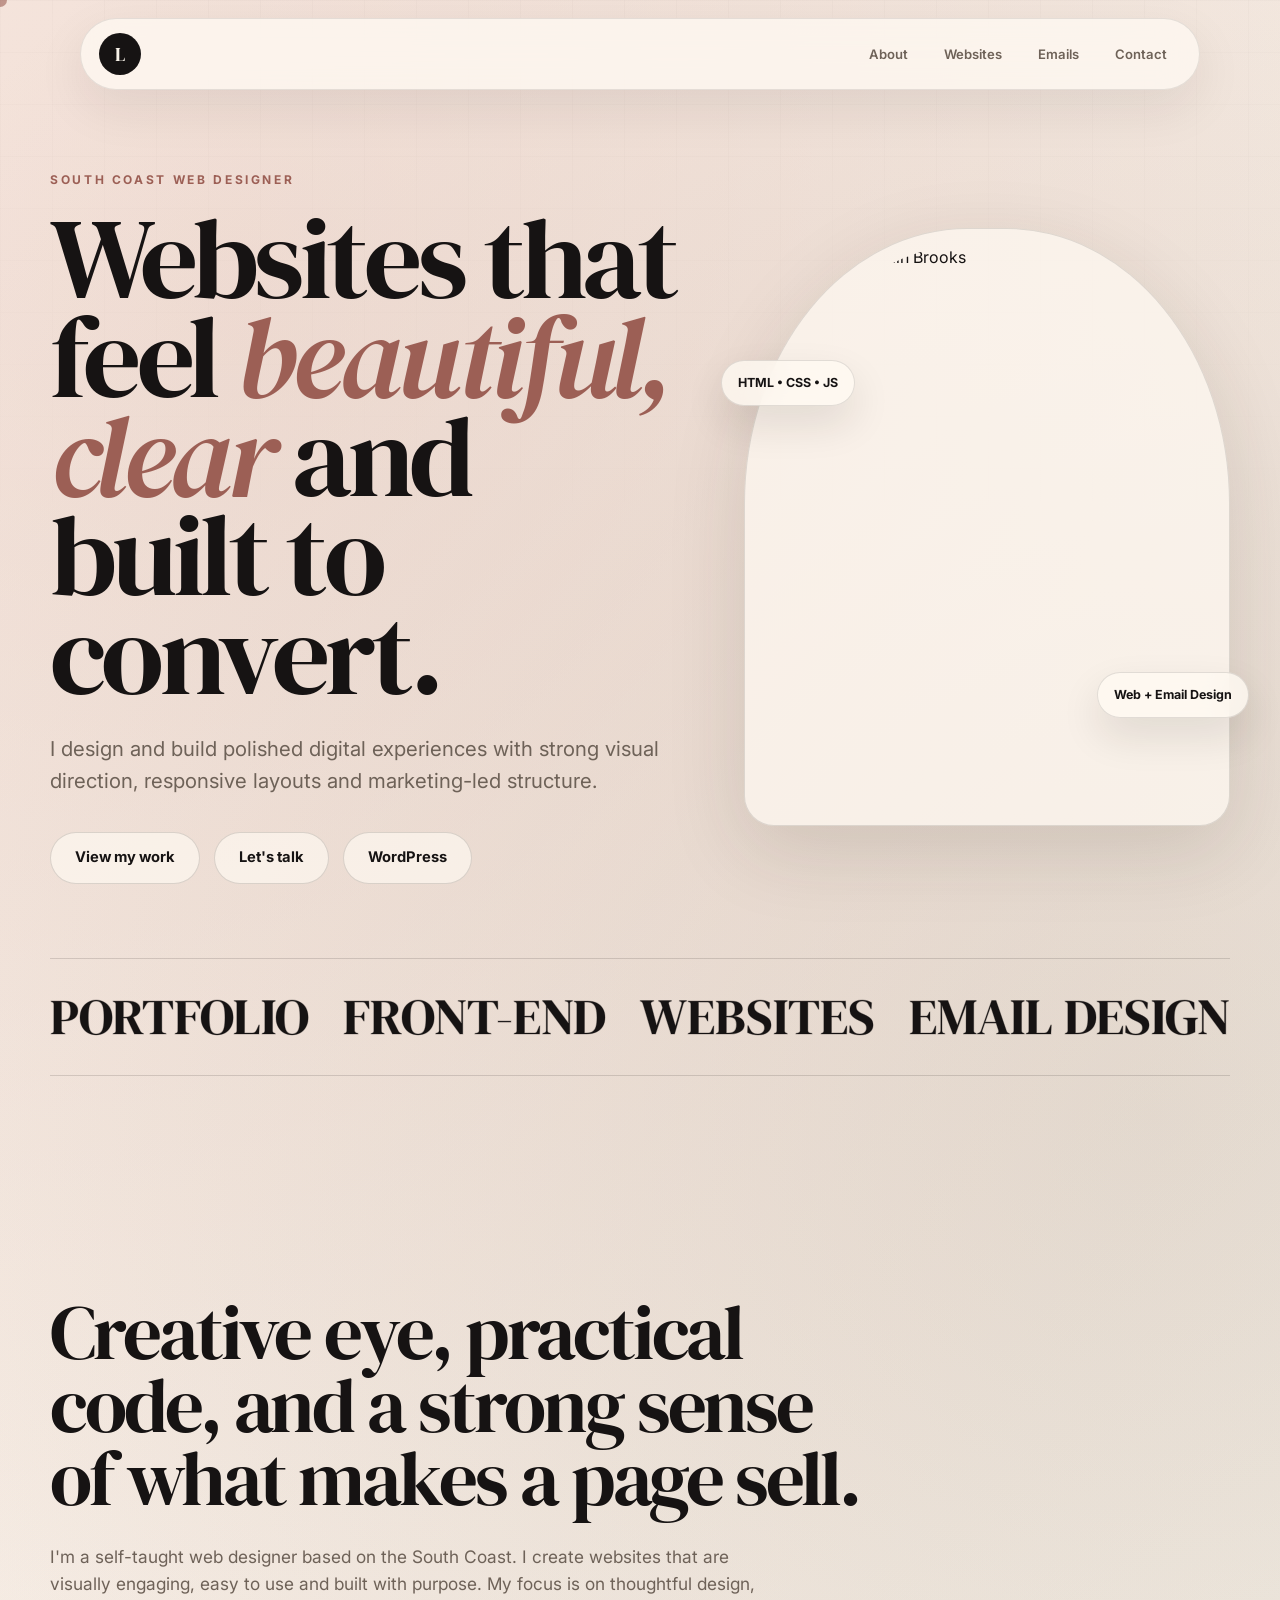
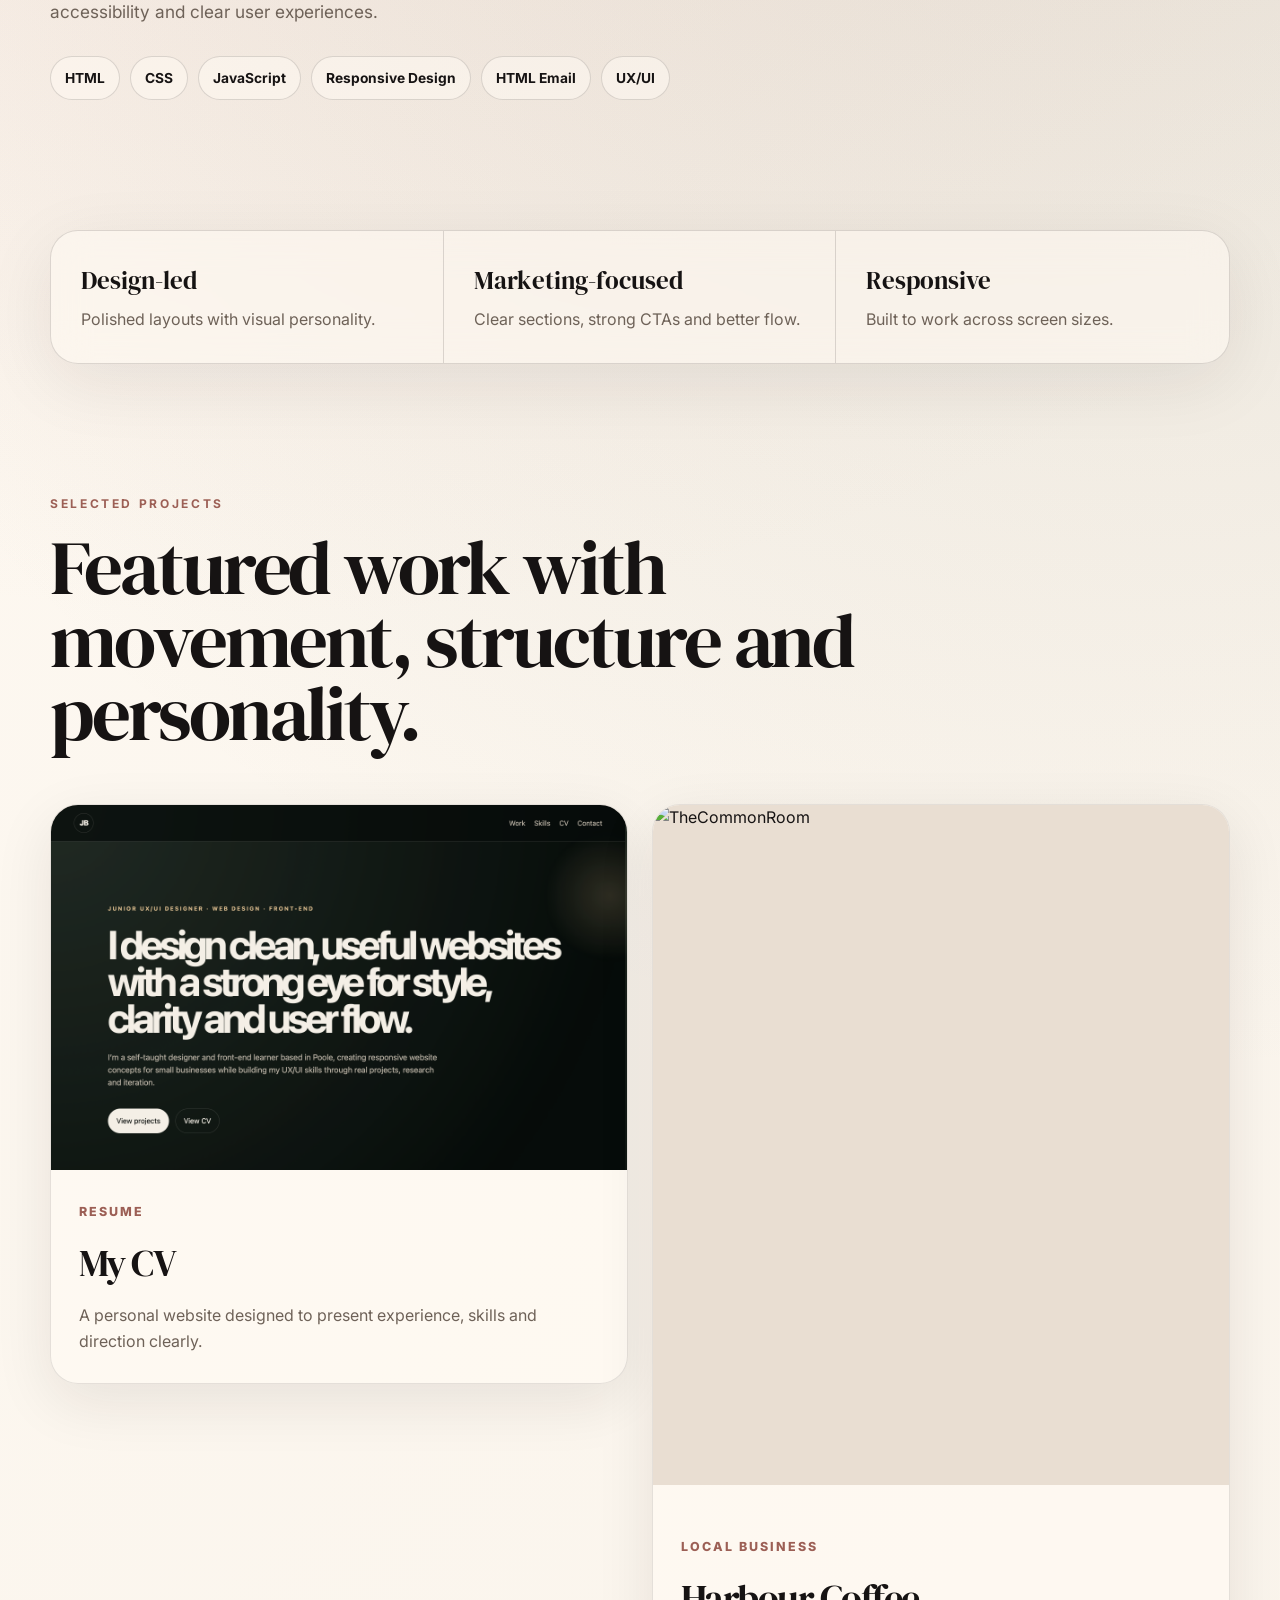
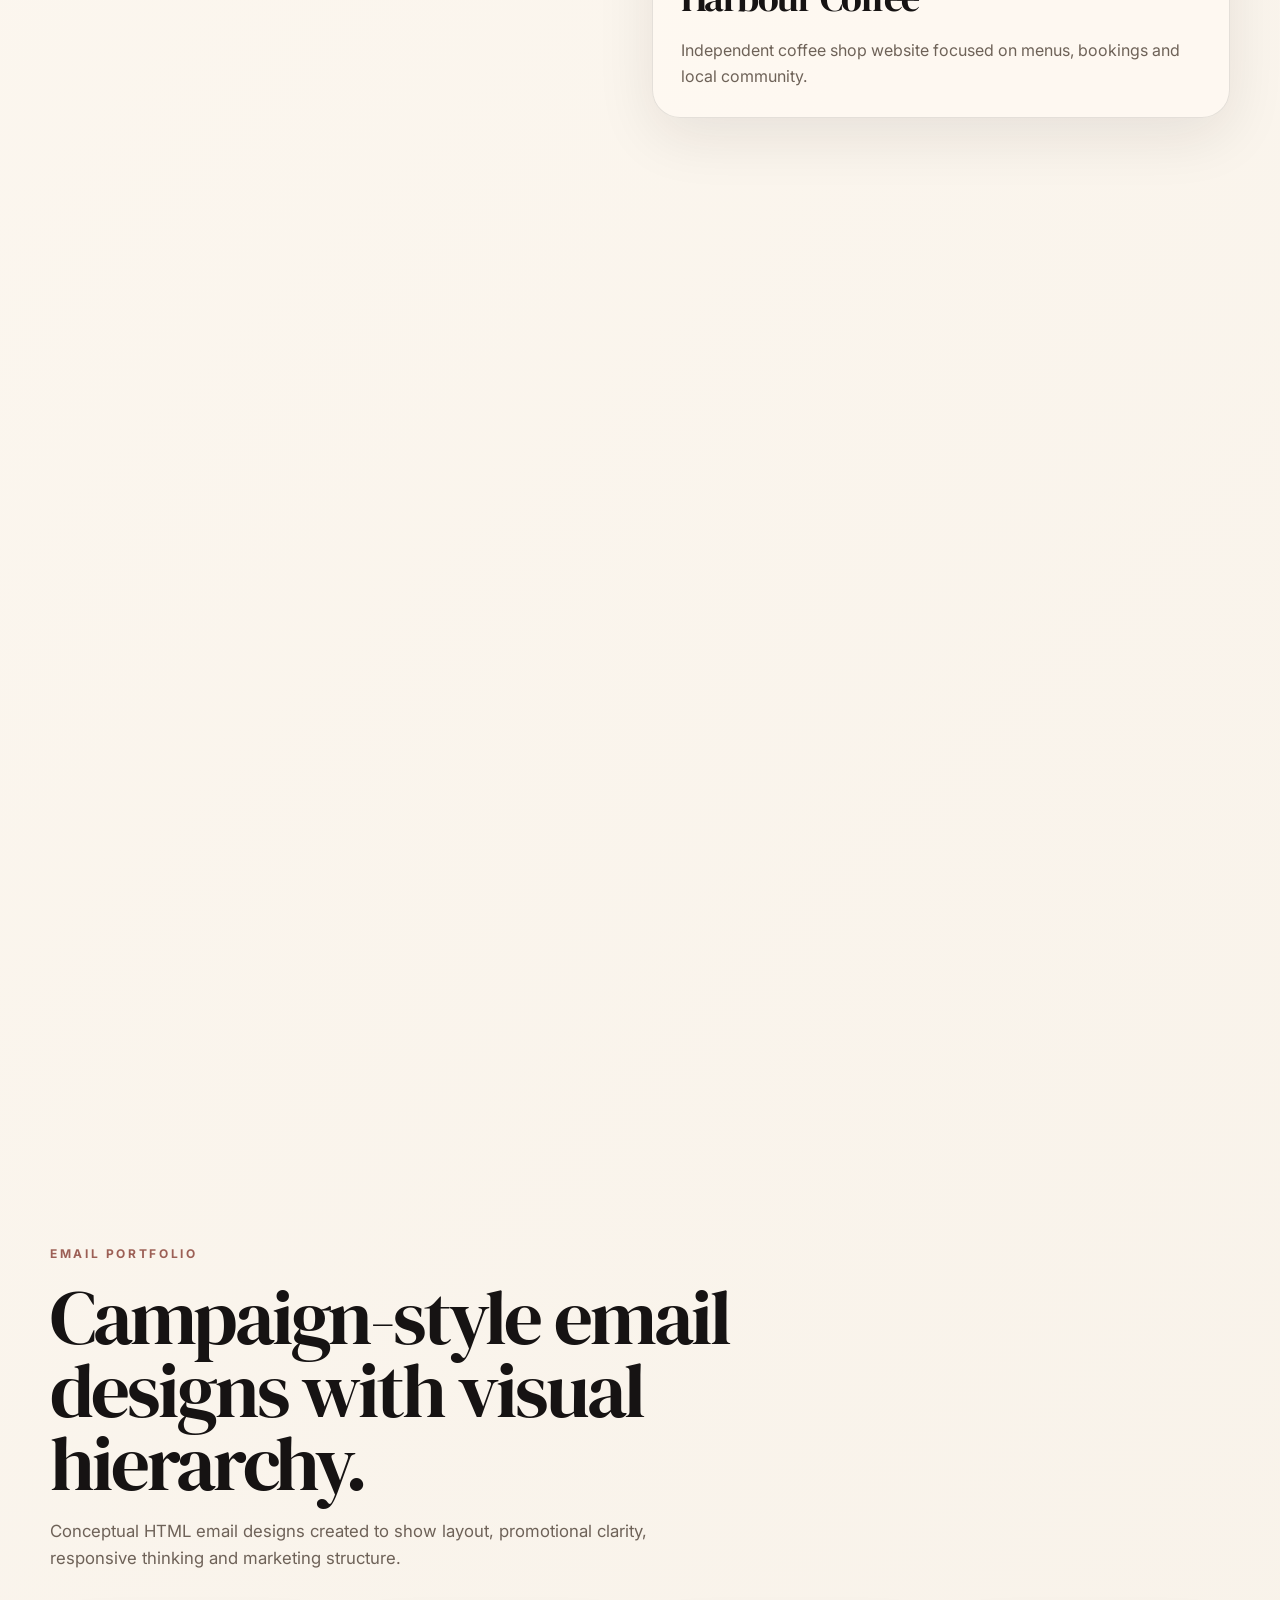
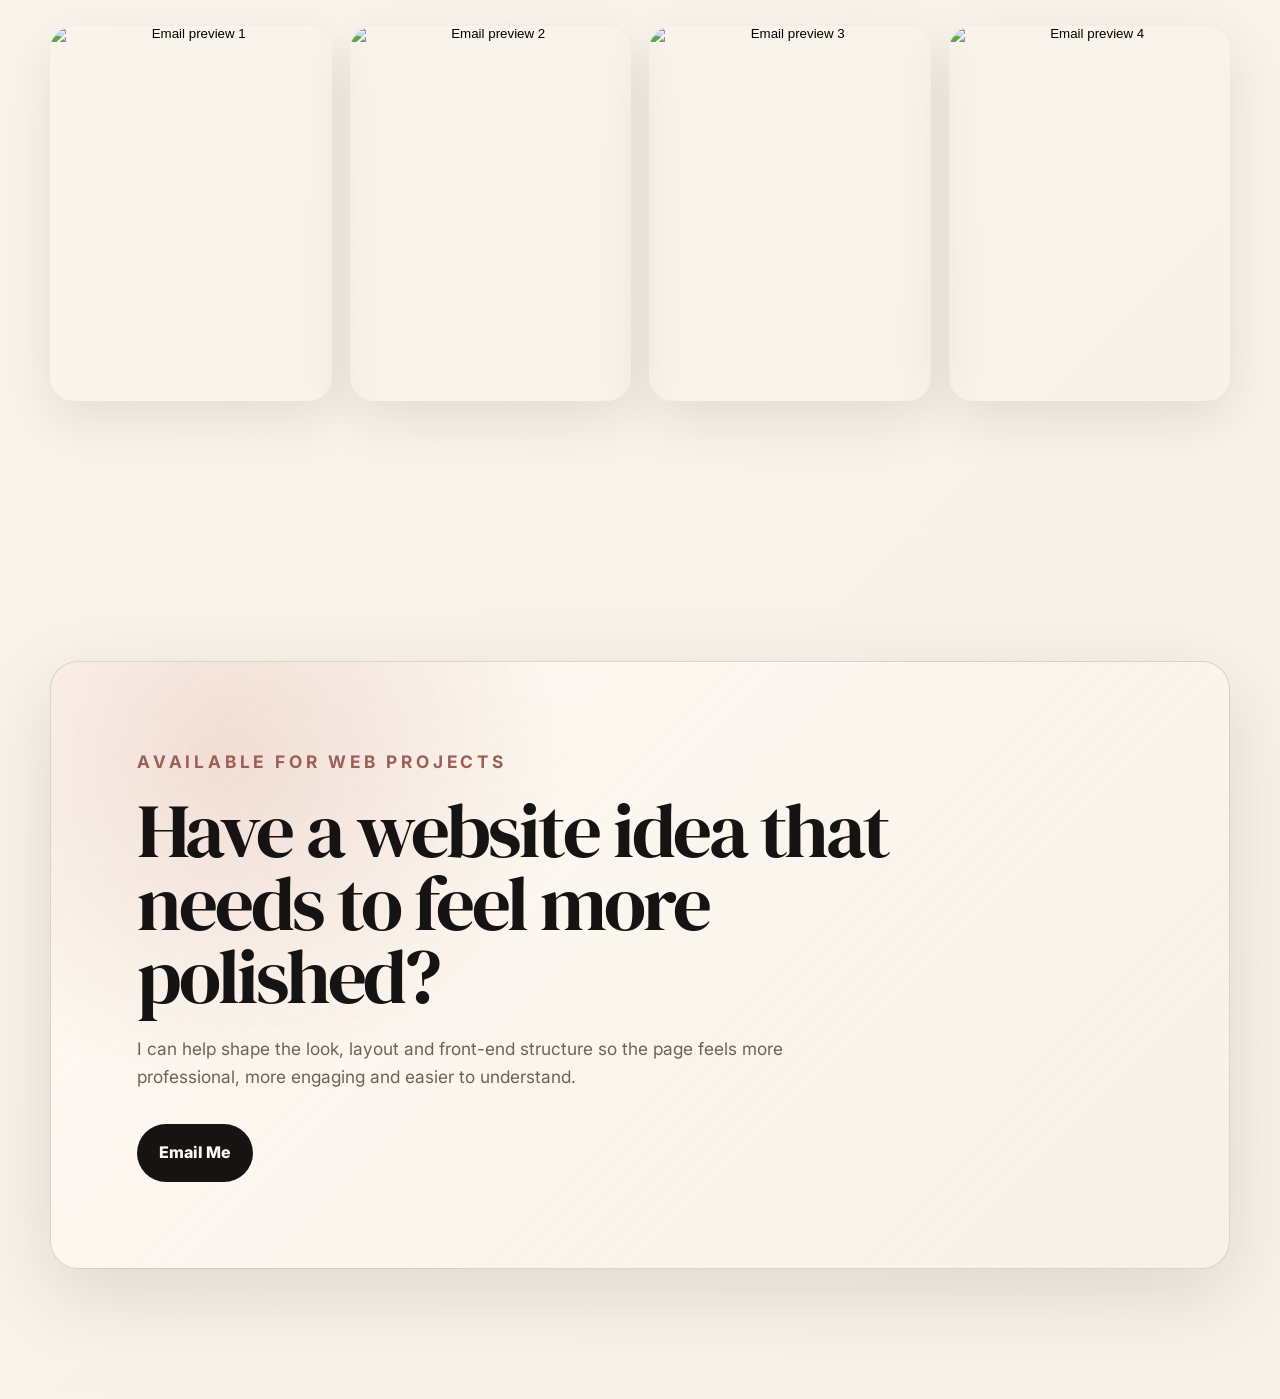
==== index-old.html @ a410977a "Rename index.html to index-old.html" ====
<!DOCTYPE html>
<html lang="en">
<head>
  <meta charset="UTF-8" />
  <meta name="viewport" content="width=device-width, initial-scale=1.0" />

  <title>Jasmin Brooks | Web & App Design Portfolio</title>
  <meta name="description" content="Jasmin Brooks is a South Coast based web and app designer creating polished, strategic websites, portfolios, HTML emails and digital experiences." />

  <link rel="preconnect" href="https://fonts.googleapis.com">
  <link rel="preconnect" href="https://fonts.gstatic.com" crossorigin>
  <link href="https://fonts.googleapis.com/css2?family=DM+Serif+Display:ital@0;1&family=Inter:wght@300;400;500;600;700&display=swap" rel="stylesheet">

  <link rel="stylesheet" href="styles.css" />
</head>

<body>
  <div class="cursor-dot" aria-hidden="true"></div>

  <header class="site-header">
    <a class="logo" href="#top">L</a>
<!-- Browser tab icon -->
<link rel="icon" type="image/png" href="images/favicon.png">

<!-- Apple/mobile icon -->
<link rel="apple-touch-icon" href="images/apple-touch-icon.png">

    <nav class="nav" aria-label="Main navigation">
      <a href="#about">About</a>
      <a href="#work">Websites</a>
      <a href="#emails">Emails</a>
      <a href="#contact">Contact</a>
    </nav>
  </header>

  <main id="top">

    <!-- HERO -->
    <section class="hero section">
      <div class="hero__copy reveal">
        <p class="eyebrow">South Coast web designer</p>

        <h1>
          Websites that feel
          <span>beautiful, clear</span>
          and built to convert.
        </h1>

        <p class="hero__intro">
          I design and build polished digital experiences with strong visual direction,
          responsive layouts and marketing-led structure.
        </p>

        <div class="hero__actions">
          <a class="btn btn--light magnetic" href="#work">View my work</a>
          <a class="btn btn--light magnetic" href="#contact">Let's talk</a>
		  <a class="btn btn--light magnetic" href="https://lenadesignstudios.wordpress.com">WordPress</a>
        </div>
      </div>

      <div class="hero__visual reveal">
        <div class="portrait-card tilt-card">
          <img src="Jasmin copy.PNG" alt="Portrait of Jasmin Brooks">
          <div class="floating-note note-one">HTML • CSS • JS</div>
          <div class="floating-note note-two">Web + Email Design</div>
        </div>
      </div>

      <div class="hero-marquee" aria-hidden="true">
        <div class="marquee-track">
          <span>PORTFOLIO</span><span>FRONT-END</span><span>WEBSITES</span><span>EMAIL DESIGN</span>
          <span>PORTFOLIO</span><span>FRONT-END</span><span>WEBSITES</span><span>EMAIL DESIGN</span>
        </div>
      </div>
    </section>
    <!-- ABOUT -->
    <section class="about section" id="about">
        <div class="about__copy reveal">
          <h2>Creative eye, practical code, and a strong sense of what makes a page sell.</h2>
          <p>
            I'm a self-taught web designer based on the South Coast. I create websites that are visually engaging, easy to use and built with purpose. My focus is on thoughtful design, accessibility and clear user experiences.
          </p>

          <div class="skill-cloud" aria-label="Skills">
            <span>HTML</span>
            <span>CSS</span>
            <span>JavaScript</span>
            <span>Responsive Design</span>
            <span>HTML Email</span>
            <span>UX/UI</span>
          </div>
        </div>
      </div>
    </section>

    <!-- VALUE STRIP -->
    <section class="value-strip reveal" aria-label="Portfolio highlights">
      <div>
        <strong>Design-led</strong>
        <span>Polished layouts with visual personality.</span>
      </div>
      <div>
        <strong>Marketing-focused</strong>
        <span>Clear sections, strong CTAs and better flow.</span>
      </div>
      <div>
        <strong>Responsive</strong>
        <span>Built to work across screen sizes.</span>
      </div>
    </section>

    <!-- WORK -->
    <section class="work section" id="work">
      <div class="section-heading reveal">
        <p class="eyebrow">Selected Projects</p>
        <h2>Featured work with movement, structure and personality.</h2>
      </div>

      <div class="project-showcase">
        <a class="project-card reveal tilt-card" href="https://jasments.github.io/My-CV/" target="_blank" rel="noopener">
          <div class="project-card__image">
            <img src="JBCV2.png" alt="My CV">
          </div>
          <div class="project-card__content">
            <span>Resume</span>
            <h3>My CV</h3>
            <p>A personal website designed to present experience, skills and direction clearly.</p>
          </div>
        </a>

    <a class="project-card project-card--wide reveal tilt-card" href="https://jasments.github.io/COFFEEshop/" target="_blank" rel="noopener">
          <div class="project-card__image">
            <img src="TheCommonRoom.png" alt="TheCommonRoom">
          </div>
          <div class="project-card__content">
            <span>Local Business</span>
		 <h3>Harbour Coffee</h3>
              <p>Independent coffee shop website focused on menus, bookings and local community.</p>
          </div>
        </a>

        <a class="project-card project-card--wide reveal tilt-card" href="https://jasments.github.io/Private-Chef-/" target="_blank" rel="noopener">
          <div class="project-card__image">
            <img src="TheCoastalTable.png" alt="TheCoastalTable">
          </div>
          <div class="project-card__content">
            <span>Local Business</span>
              <h3>The Coastal Table</h3>
              <p>Personal chef and seasonal dining website inspired by slow coastal living.</p>
          </div>
        </a>

        <a class="project-card reveal tilt-card" href="https://jasments.github.io/Windowcleaning/" target="_blank" rel="noopener">
          <div class="project-card__image">
            <img src="windowcleaning.png" alt="Window cleaning website preview">
          </div>
          <div class="project-card__content">
            <span>Local service</span>
            <h3>Window Cleaning</h3>
            <p>A conversion-focused service website with strong local positioning.</p>
          </div>
        </a>
      </div>

      <div class="work-slider reveal" aria-label="Scrolling project previews">
        <div class="work-track">
          <img src="MyCV2.png" alt="">
          <img src="T&Swebsite.png" alt="">
          <img src="windowcleaning2.png" alt="">
          <img src="privetchef.png" alt="">
          <img src="MyCV2.png" alt="">
          <img src="T&Swebsite.png" alt="">
          <img src="windowcleaning2.png" alt="">
          <img src="COFFEEshop.png" alt="">
        </div>
      </div>
    </section>

    <!-- EMAIL PORTFOLIO -->
    <section class="emails section" id="emails">
      <div class="section-heading reveal">
        <p class="eyebrow">Email Portfolio</p>
        <h2>Campaign-style email designs with visual hierarchy.</h2>
        <p>
          Conceptual HTML email designs created to show layout, promotional clarity,
          responsive thinking and marketing structure.
        </p>
      </div>

      <div class="email-tiles reveal">
        <button class="email-tile" data-full="email.png" aria-label="Open email preview 1">
          <img src="email.png" alt="Email preview 1">
        </button>
        <button class="email-tile" data-full="springemail.png" aria-label="Open email preview 2">
          <img src="springemail.png" alt="Email preview 2">
        </button>
        <button class="email-tile" data-full="charityemail.png" aria-label="Open email preview 3">
          <img src="charityemail.png" alt="Email preview 3">
        </button>
        <button class="email-tile" data-full="charityboat.png" aria-label="Open email preview 4">
          <img src="charityboat.png" alt="Email preview 4">
        </button>
      </div>
    </section>

    <!-- CONTACT -->
    <section class="contact section" id="contact">
      <div class="contact-card reveal">
        <p class="eyebrow">Available for web projects</p>
        <h2>Have a website idea that needs to feel more polished?</h2>
        <p>
          I can help shape the look, layout and front-end structure so the page feels more professional,
          more engaging and easier to understand.
        </p>

        <a class="contact-link magnetic" href="mailto:lenadesignstudios@gmail.com">
          Email Me
        </a>
      </div>
    </section>

  </main>

  <!-- Modal -->
  <div class="modal" id="imgModal" aria-hidden="true">
    <div class="modal__backdrop" data-close></div>
    <div class="modal__panel" role="dialog" aria-modal="true" aria-label="Email preview">
      <button class="modal__close" data-close aria-label="Close">×</button>
      <img class="modal__img" id="modalImg" alt="Full email preview">
    </div>
  </div>

  <script src="app.js"></script>
</body>
</html>
---- styles.css ----
/* =========================
   Lena Design Studio
========================= */

:root {
  --cream: #f7f1e8;
  --cream-2: #fffaf3;
  --ink: #161313;
  --muted: #6e6258;
  --line: rgba(22, 19, 19, 0.14);
  --blush: #d8a99d;
  --rose: #9c5f55;
  --olive: #77735c;
  --shadow: 0 24px 80px rgba(49, 35, 26, 0.13);
  --radius: 28px;
}

* {
  box-sizing: border-box;
  margin: 0;
  padding: 0;
}

html {
  scroll-behavior: smooth;
}

body {
  min-height: 100vh;
  background:
    radial-gradient(circle at 20% 5%, rgba(216, 169, 157, .35), transparent 32%),
    radial-gradient(circle at 90% 18%, rgba(119, 115, 92, .18), transparent 30%),
    linear-gradient(135deg, var(--cream-2), var(--cream));
  color: var(--ink);
  font-family: Inter, system-ui, sans-serif;
  line-height: 1.6;
  overflow-x: hidden;
}

body::before {
  content: "";
  position: fixed;
  inset: 0;
  pointer-events: none;
  background-image:
    linear-gradient(rgba(22, 19, 19, 0.035) 1px, transparent 1px),
    linear-gradient(90deg, rgba(22, 19, 19, 0.035) 1px, transparent 1px);
  background-size: 52px 52px;
  mask-image: linear-gradient(to bottom, rgba(0,0,0,.4), transparent 65%);
  z-index: -1;
}

img {
  display: block;
  width: 100%;
}

a {
  color: inherit;
}

/* Header */

.site-header {
  position: fixed;
  top: 18px;
  left: 50%;
  z-index: 20;
  transform: translateX(-50%);
  width: min(1120px, calc(100% - 32px));
  display: flex;
  align-items: center;
  justify-content: space-between;
  padding: 14px 18px;
  border: 1px solid rgba(22, 19, 19, 0.1);
  border-radius: 999px;
  background: rgba(255, 250, 243, 0.74);
  backdrop-filter: blur(18px);
  box-shadow: 0 18px 50px rgba(38, 27, 20, 0.08);
}

.logo {
  width: 42px;
  height: 42px;
  display: grid;
  place-items: center;
  border-radius: 999px;
  background: var(--ink);
  color: var(--cream);
  text-decoration: none;
  font-family: "DM Serif Display", serif;
  font-size: 1.2rem;
}

.nav {
  display: flex;
  gap: 8px;
}

.nav a {
  text-decoration: none;
  font-size: .82rem;
  font-weight: 600;
  padding: 10px 14px;
  border-radius: 999px;
  color: var(--muted);
  transition: .25s ease;
}

.nav a:hover {
  color: var(--ink);
  background: rgba(22, 19, 19, 0.06);
}

/* Layout */

.section {
  width: min(1180px, calc(100% - 34px));
  margin: 0 auto;
  padding: 130px 0;
}

.eyebrow,
.section-kicker {
  text-transform: uppercase;
  letter-spacing: .22em;
  font-size: .75rem;
  font-weight: 700;
  color: var(--rose);
}

h1,
h2,
h3 {
  font-family: "DM Serif Display", serif;
  font-weight: 400;
  letter-spacing: -0.04em;
}

h2 {
  font-size: clamp(2.6rem, 6vw, 5.8rem);
  line-height: .95;
}

p {
  color: var(--muted);
}

/* Hero */

.hero {
  min-height: 100vh;
  display: grid;
  grid-template-columns: 1.08fr .82fr;
  gap: 54px;
  align-items: center;
  padding-top: 170px;
  padding-bottom: 90px;
  position: relative;
}

.hero h1 {
  max-width: 780px;
  margin: 20px 0 28px;
  font-size: clamp(4.2rem, 9vw, 9.2rem);
  line-height: .86;
}

.hero h1 span {
  color: var(--rose);
  font-style: italic;
}

.hero__intro {
  max-width: 610px;
  font-size: clamp(1.05rem, 1.6vw, 1.28rem);
}

.hero__actions {
  margin-top: 34px;
  display: flex;
  gap: 14px;
  flex-wrap: wrap;
}

.btn {
  display: inline-flex;
  align-items: center;
  justify-content: center;
  min-height: 52px;
  padding: 0 24px;
  border-radius: 999px;
  text-decoration: none;
  font-size: .92rem;
  font-weight: 700;
  transition: transform .25s ease, box-shadow .25s ease, background .25s ease;
}

.btn--dark {
  background: var(--ink);
  color: var(--cream-2);
  box-shadow: 0 16px 34px rgba(22, 19, 19, 0.16);
}

.btn--light {
  border: 1px solid var(--line);
  background: rgba(255, 250, 243, .64);
  color: var(--ink);
}

.btn:hover {
  transform: translateY(-3px);
}

.portrait-card {
  position: relative;
  padding: 16px;
  border-radius: 46% 46% 30px 30px;
  background: rgba(255, 250, 243, .7);
  border: 1px solid rgba(22, 19, 19, .12);
  box-shadow: var(--shadow);
.project-card:hover {
  transform: translateY(-6px);
  box-shadow: 0 28px 70px rgba(38, 27, 20, 0.13);
}
}

.portrait-card img {
  aspect-ratio: 4 / 5;
  object-fit: cover;
  border-radius: 46% 46% 22px 22px;
  filter: saturate(.92) contrast(1.02);
}

.floating-note {
  position: absolute;
  z-index: 2;
  padding: 12px 16px;
  border-radius: 999px;
  border: 1px solid rgba(22,19,19,.12);
  background: rgba(255, 250, 243, .78);
  backdrop-filter: blur(16px);
  box-shadow: 0 18px 40px rgba(38, 27, 20, 0.11);
  font-size: .78rem;
  font-weight: 700;
  color: var(--ink);
  animation: floaty 5s ease-in-out infinite;
}

.note-one {
  left: -24px;
  top: 22%;
}

.note-two {
  right: -20px;
  bottom: 18%;
  animation-delay: 1.2s;
}

@keyframes floaty {
  0%, 100% { transform: translateY(0); }
  50% { transform: translateY(-12px); }
}

.hero-marquee {
  grid-column: 1 / -1;
  overflow: hidden;
  border-block: 1px solid var(--line);
  margin-top: 20px;
}

.marquee-track {
  display: flex;
  width: max-content;
  gap: 34px;
  padding: 17px 0;
  animation: marquee 23s linear infinite;
}

.marquee-track span {
  font-family: "DM Serif Display", serif;
  font-size: clamp(1.8rem, 4vw, 3.6rem);
  color: #161313;
  -webkit-text-stroke: 1px rgba(22, 19, 19, .28);
  white-space: nowrap;
}

@keyframes marquee {
  to { transform: translateX(-50%); }
}

/* About */

.about-grid {
  display: grid;
  grid-template-columns: .7fr 1fr;
  align-items: center;
  gap: 60px;
  margin-top: 32px;
}

.about__image {
  border-radius: var(--radius);
  overflow: hidden;
  box-shadow: var(--shadow);
}

.about__image img {
  aspect-ratio: 4 / 5;
  object-fit: cover;
}

.about__copy h2 {
  max-width: 820px;
  margin-bottom: 28px;
}

.about__copy p {
  max-width: 720px;
  font-size: 1.08rem;
}

.skill-cloud {
  display: flex;
  gap: 10px;
  flex-wrap: wrap;
  margin-top: 30px;
}

.skill-cloud span {
  padding: 10px 14px;
  border: 1px solid var(--line);
  border-radius: 999px;
  background: rgba(255, 250, 243, .55);
  font-size: .86rem;
  font-weight: 700;
}

/* Value strip */

.value-strip {
  width: min(1180px, calc(100% - 34px));
  margin: 0 auto;
  display: grid;
  grid-template-columns: repeat(3, 1fr);
  border: 1px solid var(--line);
  border-radius: var(--radius);
  background: rgba(255,250,243,.54);
  backdrop-filter: blur(18px);
  box-shadow: 0 18px 70px rgba(38, 27, 20, 0.08);
  overflow: hidden;
}

.value-strip div {
  padding: 30px;
  border-right: 1px solid var(--line);
}

.value-strip div:last-child {
  border-right: 0;
}

.value-strip strong {
  display: block;
  margin-bottom: 7px;
  font-family: "DM Serif Display", serif;
  font-size: 1.55rem;
  font-weight: 400;
}

.value-strip span {
  color: var(--muted);
}

/* Work */

.section-heading {
  display: grid;
  gap: 18px;
  max-width: 820px;
  margin-bottom: 54px;
}

.section-heading p:not(.eyebrow) {
  max-width: 680px;
  font-size: 1.05rem;
}

.project-showcase {
  display: grid;
  grid-template-columns: 1fr 1fr;
  gap: 24px;
}

.project-card {
  min-height: 560px;
  display: flex;
  flex-direction: column;
  justify-content: space-between;
  overflow: hidden;
  border-radius: var(--radius);
  border: 1px solid rgba(22, 19, 19, .11);
  background: rgba(255,250,243,.72);
  box-shadow: 0 18px 60px rgba(38, 27, 20, 0.09);
  text-decoration: none;
  transition: transform .35s ease, box-shadow .35s ease;
  transform-style: preserve-3d;
}

.project-card--wide {
  grid-row: span 2;
}

.project-card:hover {
  transform: translateY(-8px);
  box-shadow: 0 34px 90px rgba(38, 27, 20, 0.16);
}

.project-card__image {
  height: 365px;
  overflow: hidden;
  background: #e9ded2;
}

.project-card--wide .project-card__image {
  height: 680px;
}

.project-card__image img {
  width: 100%;
  height: 100%;
  object-fit: cover;
  object-position: top left;
  transition: transform .7s ease;
}

.project-card:hover img {
  transform: none;
}

.project-card__content {
  padding: 28px;
}

.project-card__content span {
  display: inline-block;
  margin-bottom: 10px;
  color: var(--rose);
  font-size: .78rem;
  font-weight: 800;
  text-transform: uppercase;
  letter-spacing: .16em;
}

.project-card__content h3 {
  font-size: clamp(2rem, 3vw, 3rem);
  margin-bottom: 10px;
}

.work-slider {
  margin-top: 34px;
  overflow: hidden;
  border-radius: var(--radius);
  border: 1px solid var(--line);
  background: rgba(255,250,243,.5);
}

.work-track {
  display: flex;
  gap: 18px;
  width: max-content;
  padding: 18px;
  animation: slideWork 26s linear infinite;
}

.work-slider:hover .work-track {
  animation-play-state: paused;
}

.work-track img {
  width: 310px;
  height: 210px;
  object-fit: contain;
  border-radius: 18px;
  border: 1px solid var(--line);
}

@keyframes slideWork {
  to { transform: translateX(-50%); }
}

/* Email */

.email-tiles {
  display: grid;
  grid-template-columns: repeat(4, 1fr);
  gap: 18px;
}

.email-tile {
  border: 0;
  cursor: pointer;
  padding: 0;
  border-radius: 24px;
  overflow: hidden;
  background: transparent;
  box-shadow: 0 18px 54px rgba(38, 27, 20, 0.1);
  transition: transform .3s ease, box-shadow .3s ease;
}

.email-tile:hover {
  transform: translateY(-8px) rotate(-1deg);
  box-shadow: 0 30px 80px rgba(38, 27, 20, 0.16);
}

.email-tile img {
  aspect-ratio: 3 / 4;
  object-fit: cover;
}

/* Contact */

.contact-card {
  position: relative;
  overflow: hidden;
  padding: clamp(34px, 7vw, 86px);
  border-radius: var(--radius);
  border: 1px solid var(--line);
  background:
    radial-gradient(circle at 15% 15%, rgba(216, 169, 157, .34), transparent 30%),
    linear-gradient(135deg, rgba(255,250,243,.86), rgba(247,241,232,.58));
  box-shadow: var(--shadow);
}

.contact-card h2 {
  max-width: 850px;
  margin: 18px 0 22px;
}

.contact-card p {
  max-width: 680px;
  font-size: 1.08rem;
}

.contact-link {
  position: relative;
  z-index: 2;
  display: inline-flex;
  margin-top: 34px;
  color: var(--cream-2);
  background: var(--ink);
  border-radius: 999px;
  padding: 16px 22px;
  text-decoration: none;
  font-weight: 800;
}

/* Modal */

.modal {
  position: fixed;
  inset: 0;
  z-index: 50;
  display: none;
  place-items: center;
  padding: 24px;
}

.modal.is-open {
  display: grid;
}

.modal__backdrop {
  position: absolute;
  inset: 0;
  background: rgba(16, 13, 11, .76);
  backdrop-filter: blur(12px);
}

.modal__panel {
  position: relative;
  z-index: 1;
  width: min(720px, 100%);
  max-height: 88vh;
  overflow: auto;
  border-radius: 24px;
  background: var(--cream-2);
  padding: 14px;
}

.modal__close {
  position: sticky;
  top: 8px;
  margin-left: auto;
  display: grid;
  place-items: center;
  width: 42px;
  height: 42px;
  border: 0;
  border-radius: 999px;
  background: var(--ink);
  color: white;
  cursor: pointer;
  font-size: 1.3rem;
}

.modal__img {
  border-radius: 18px;
}

/* Interaction effects */

.reveal {
  opacity: 0;
  transform: translateY(34px);
  transition: opacity .75s ease, transform .75s ease;
}

.reveal.is-visible {
  opacity: 1;
  transform: translateY(0);
}

.cursor-dot {
  position: fixed;
  z-index: 100;
  width: 14px;
  height: 14px;
  border-radius: 999px;
  background: var(--rose);
  pointer-events: none;
  transform: translate(-50%, -50%);
  opacity: .55;
  mix-blend-mode: multiply;
}

/* Responsive */

@media (max-width: 900px) {
  .cursor-dot {
    display: none;
  }

  .site-header {
    top: 10px;
  }

  .nav {
    gap: 2px;
  }

  .nav a {
    font-size: .75rem;
    padding: 8px 9px;
  }

  .hero,
  .about-grid,
  .project-showcase,
  .value-strip {
    grid-template-columns: 1fr;
  }

  .hero {
    padding-top: 140px;
  }

  .note-one,
  .note-two {
    left: 18px;
    right: auto;
  }

  .project-card--wide {
    grid-row: auto;
  }

  .project-card,
  .project-card--wide {
    min-height: auto;
  }

  .project-card__image,
  .project-card--wide .project-card__image {
    height: 360px;
  }

  .email-tiles {
    grid-template-columns: repeat(2, 1fr);
  }

  .value-strip div {
    border-right: 0;
    border-bottom: 1px solid var(--line);
  }

  .value-strip div:last-child {
    border-bottom: 0;
  }
}

@media (max-width: 560px) {
  .section {
    width: min(100% - 24px, 1180px);
    padding: 90px 0;
  }

  .hero h1 {
    font-size: clamp(3.2rem, 18vw, 5.4rem);
  }

  .hero__actions {
    flex-direction: column;
  }

  .btn,
  .contact-link {
    width: 100%;
  }
   .btn,
.contact-link {
  width: 100%;
  display: flex;
  justify-content: center;
  align-items: center;
  text-align: center;
}

  .email-tiles {
    grid-template-columns: 1fr;
  }

  .work-track img {
    width: 240px;
    height: 170px;
  }
}

@media (prefers-reduced-motion: reduce) {
  *,
  *::before,
  *::after {
    animation: none !important;
    transition: none !important;
    scroll-behavior: auto !important;
  }
@media (min-width: 901px) {
  .portrait-card img,
  .about__image img {
    object-fit: contain;
    height: auto;
  }
}

@media (max-width: 900px) {
  .portrait-card img,
  .about__image img {
    height: 430px;
    object-fit: cover;
    object-position: center;
  }
}
@media (max-width: 900px) {
  .project-card__image img {
    object-position:center;
  }
}
/* Desktop */
@media (min-width: 901px) {
  .portrait-card img {
    object-fit: contain;
    aspect-ratio: auto;
  }
}

/* Mobile */
@media (max-width: 900px) {
  .portrait-card img {
    height: 500px;
    object-fit: cover;
    object-position: center;
  }
}/* HERO IMAGE CROPPING */

@media (max-width: 900px) {
  .portrait-card {
    height: 450px;
  }

  .portrait-card img {
    width: 100%;
    height: 100%;
    object-fit: cover;
    object-position: top center;
  }
}

@media (min-width: 901px) {
  .portrait-card {
    height: auto;
  }

  .portrait-card img {
    height: auto;
    object-fit: contain;
  }
.project-card__image {
  height: auto;
}

.project-card__image img {
  width: 100%;
  height: auto;
  display: block;
}
.project-card__image {
  overflow: hidden;
}

.project-card__image img {
  width: 100%;
  height: auto;
}
}
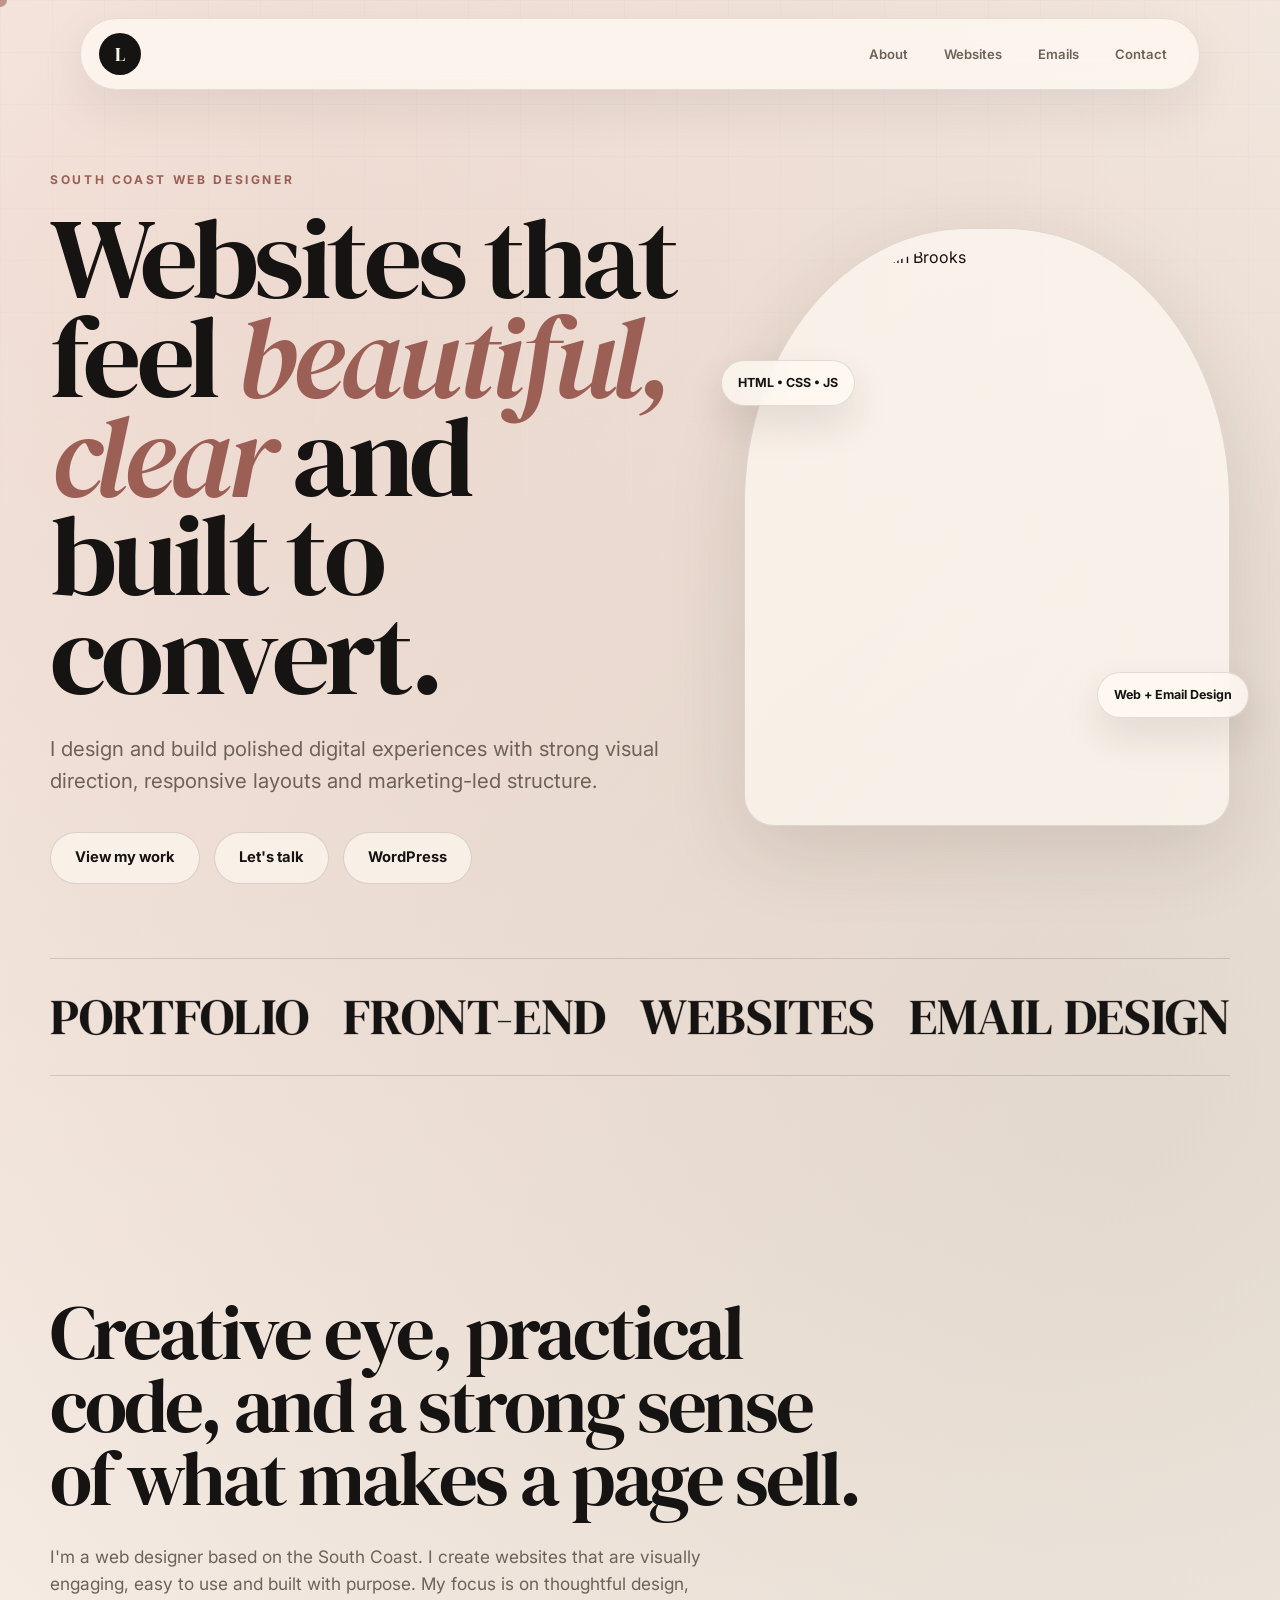
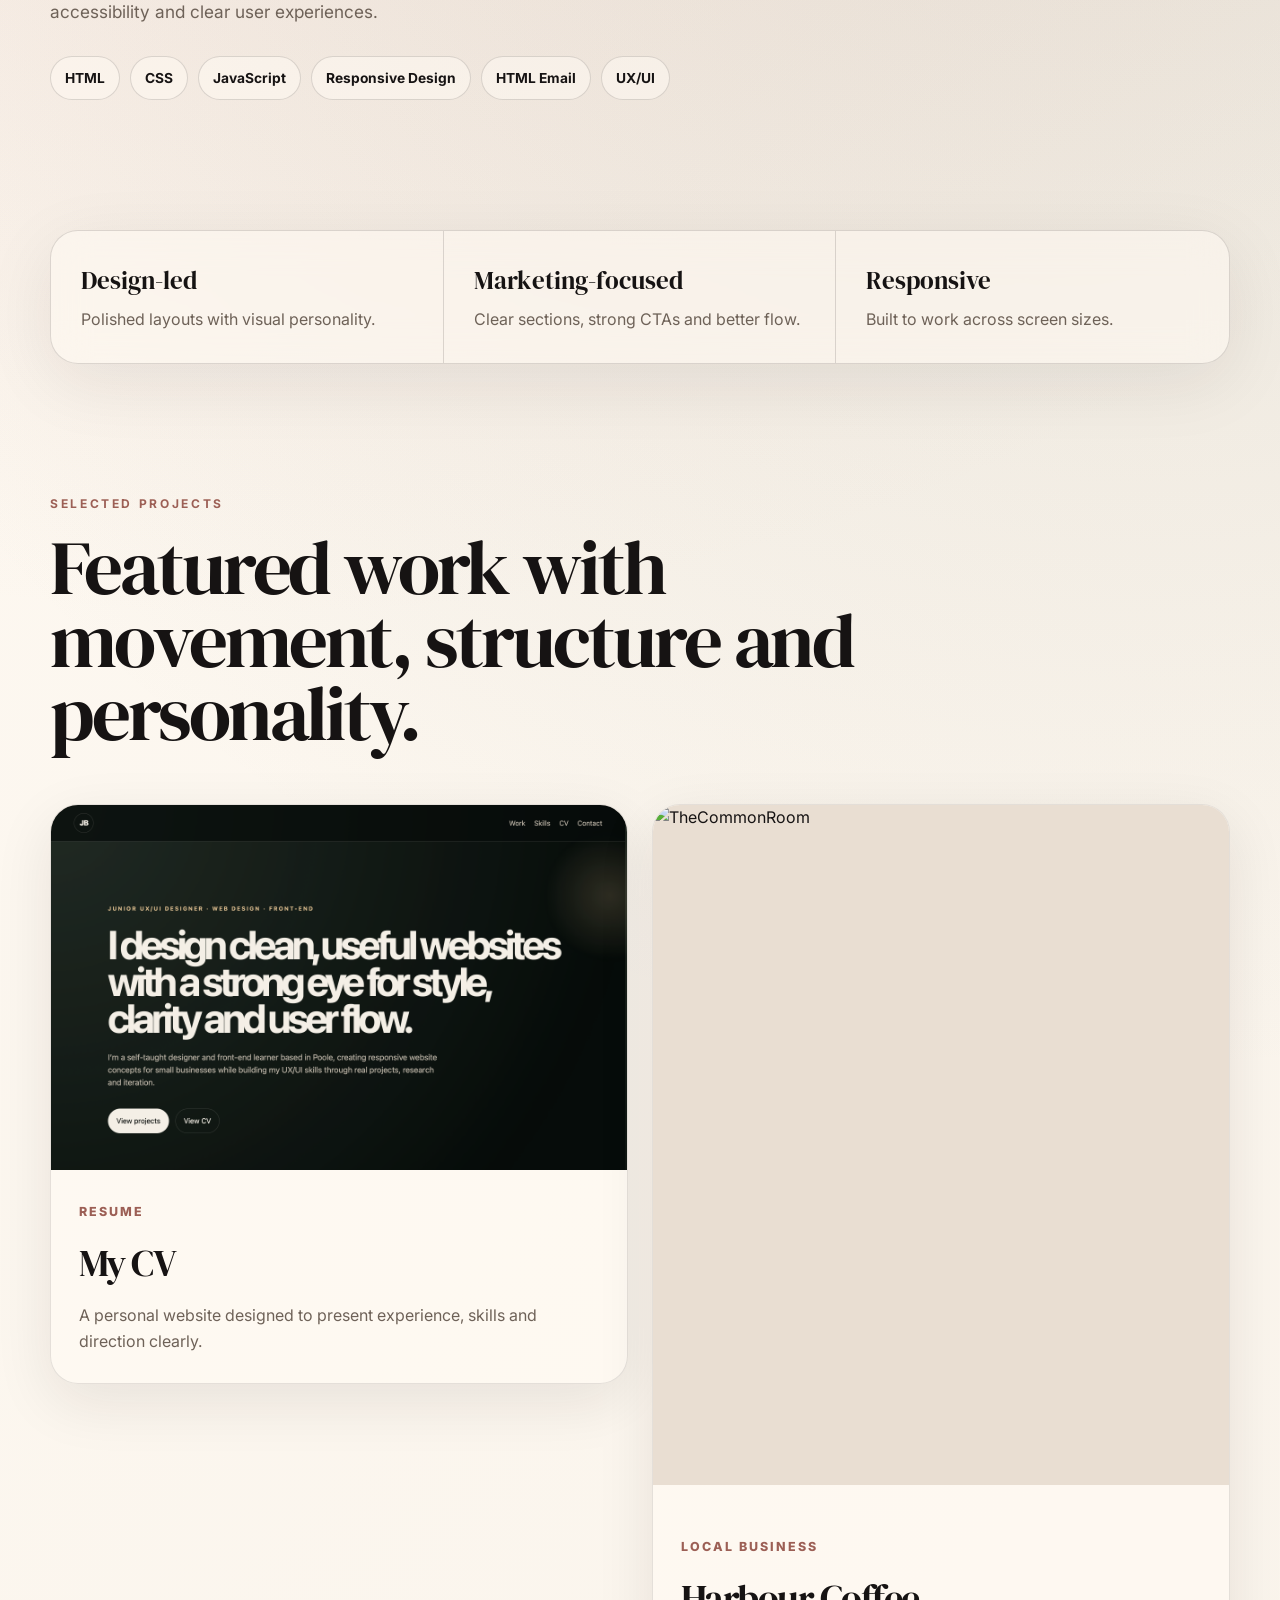
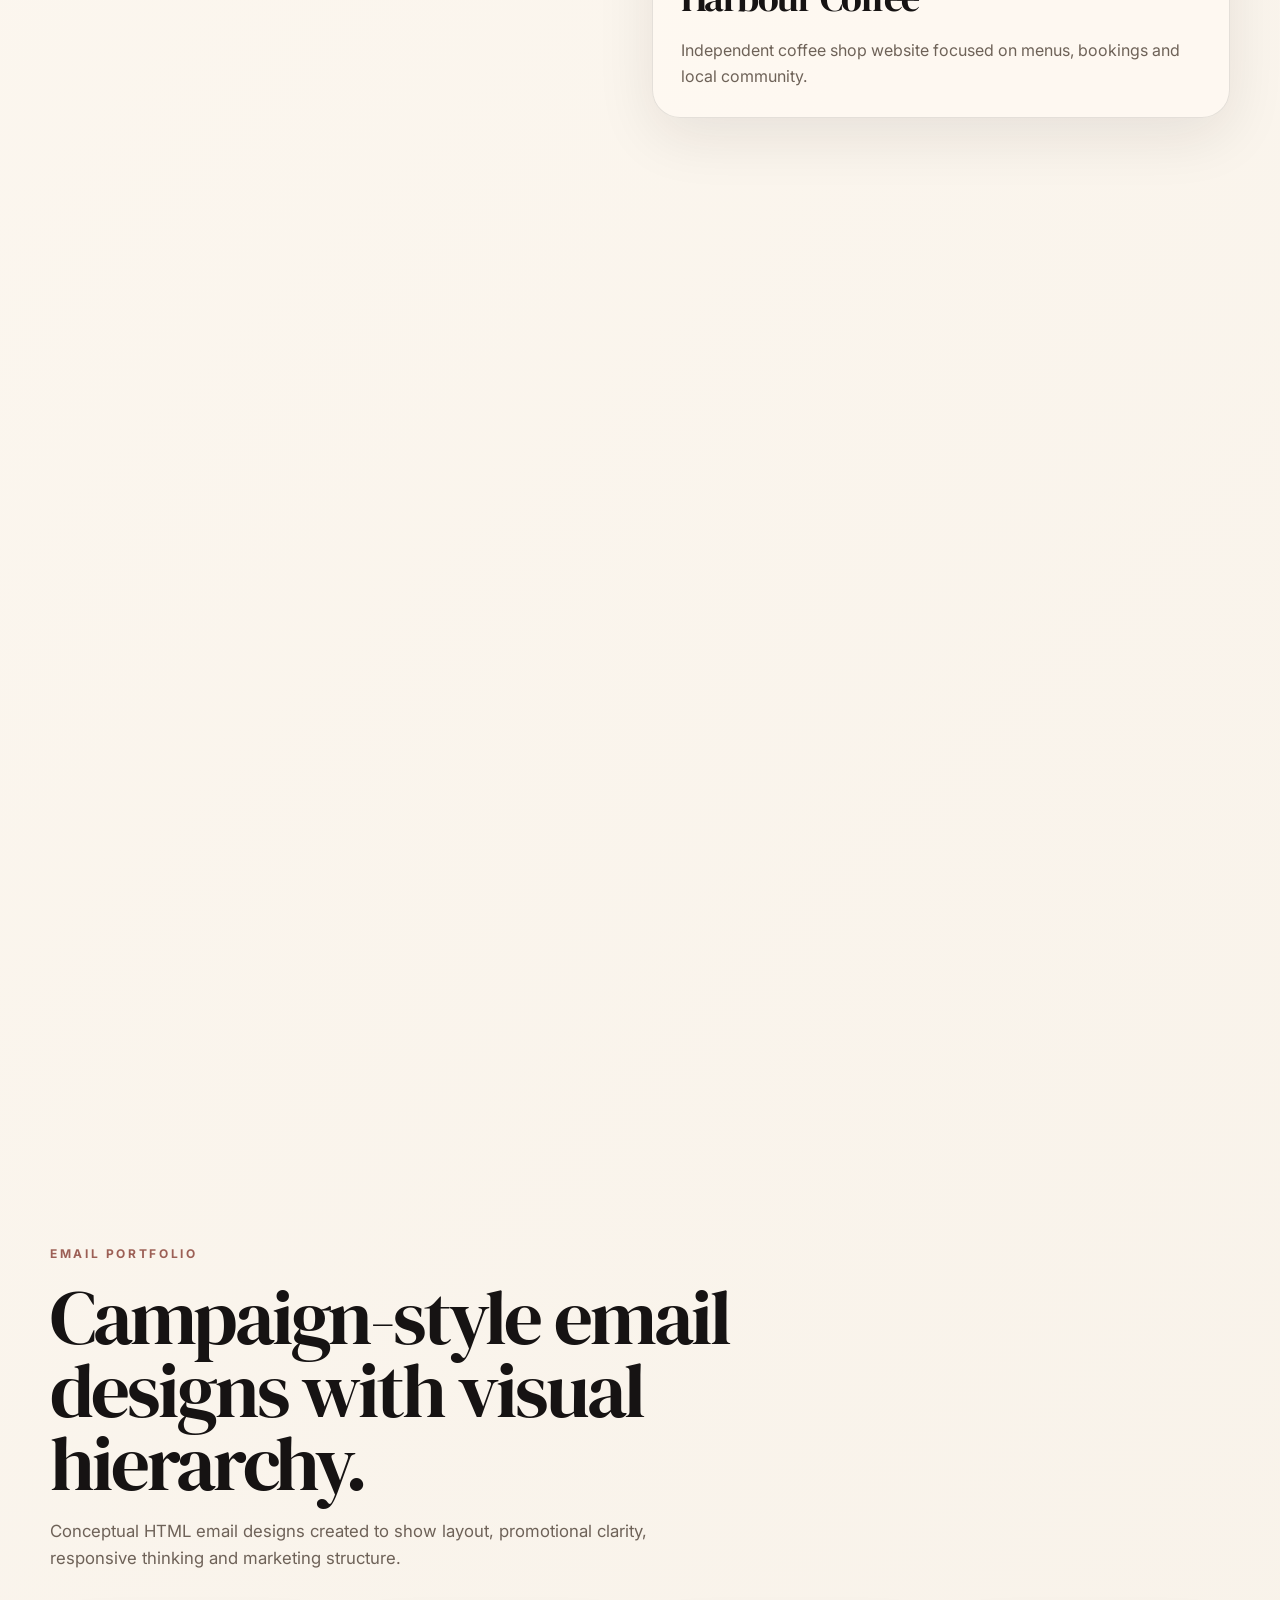
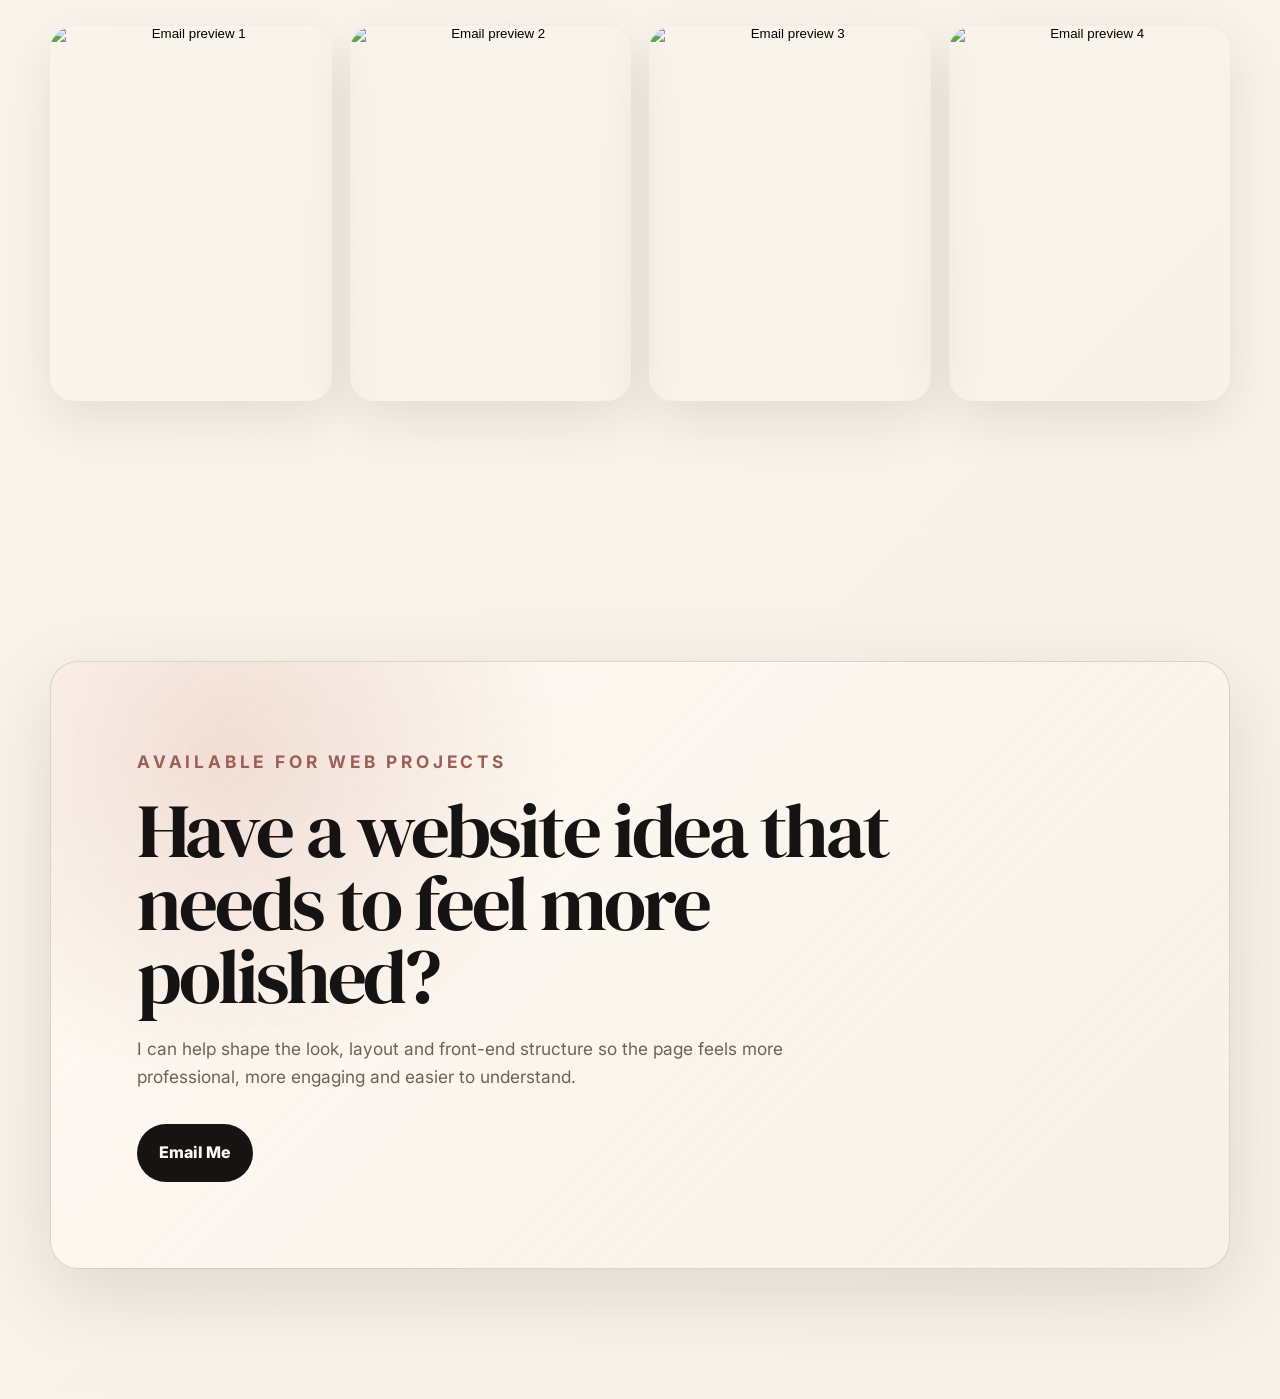
==== commit f28003ea: "Update self-description in index-old.html" ====
--- a/index-old.html
+++ b/index-old.html
@@ -4,8 +4,8 @@
   <meta charset="UTF-8" />
   <meta name="viewport" content="width=device-width, initial-scale=1.0" />
 
-  <title>Jasmin Brooks | Web & App Design Portfolio</title>
-  <meta name="description" content="Jasmin Brooks is a South Coast based web and app designer creating polished, strategic websites, portfolios, HTML emails and digital experiences." />
+  <title>Lena Design Studio | Web & App Design Portfolio</title>
+  <meta name="description" content="Lena is a South Coast based web and app designer creating polished, strategic websites, portfolios, HTML emails and digital experiences." />
 
   <link rel="preconnect" href="https://fonts.googleapis.com">
   <link rel="preconnect" href="https://fonts.gstatic.com" crossorigin>
@@ -78,7 +78,7 @@
         <div class="about__copy reveal">
           <h2>Creative eye, practical code, and a strong sense of what makes a page sell.</h2>
           <p>
-            I'm a self-taught web designer based on the South Coast. I create websites that are visually engaging, easy to use and built with purpose. My focus is on thoughtful design, accessibility and clear user experiences.
+            I'm a web designer based on the South Coast. I create websites that are visually engaging, easy to use and built with purpose. My focus is on thoughtful design, accessibility and clear user experiences.
           </p>
 
           <div class="skill-cloud" aria-label="Skills">
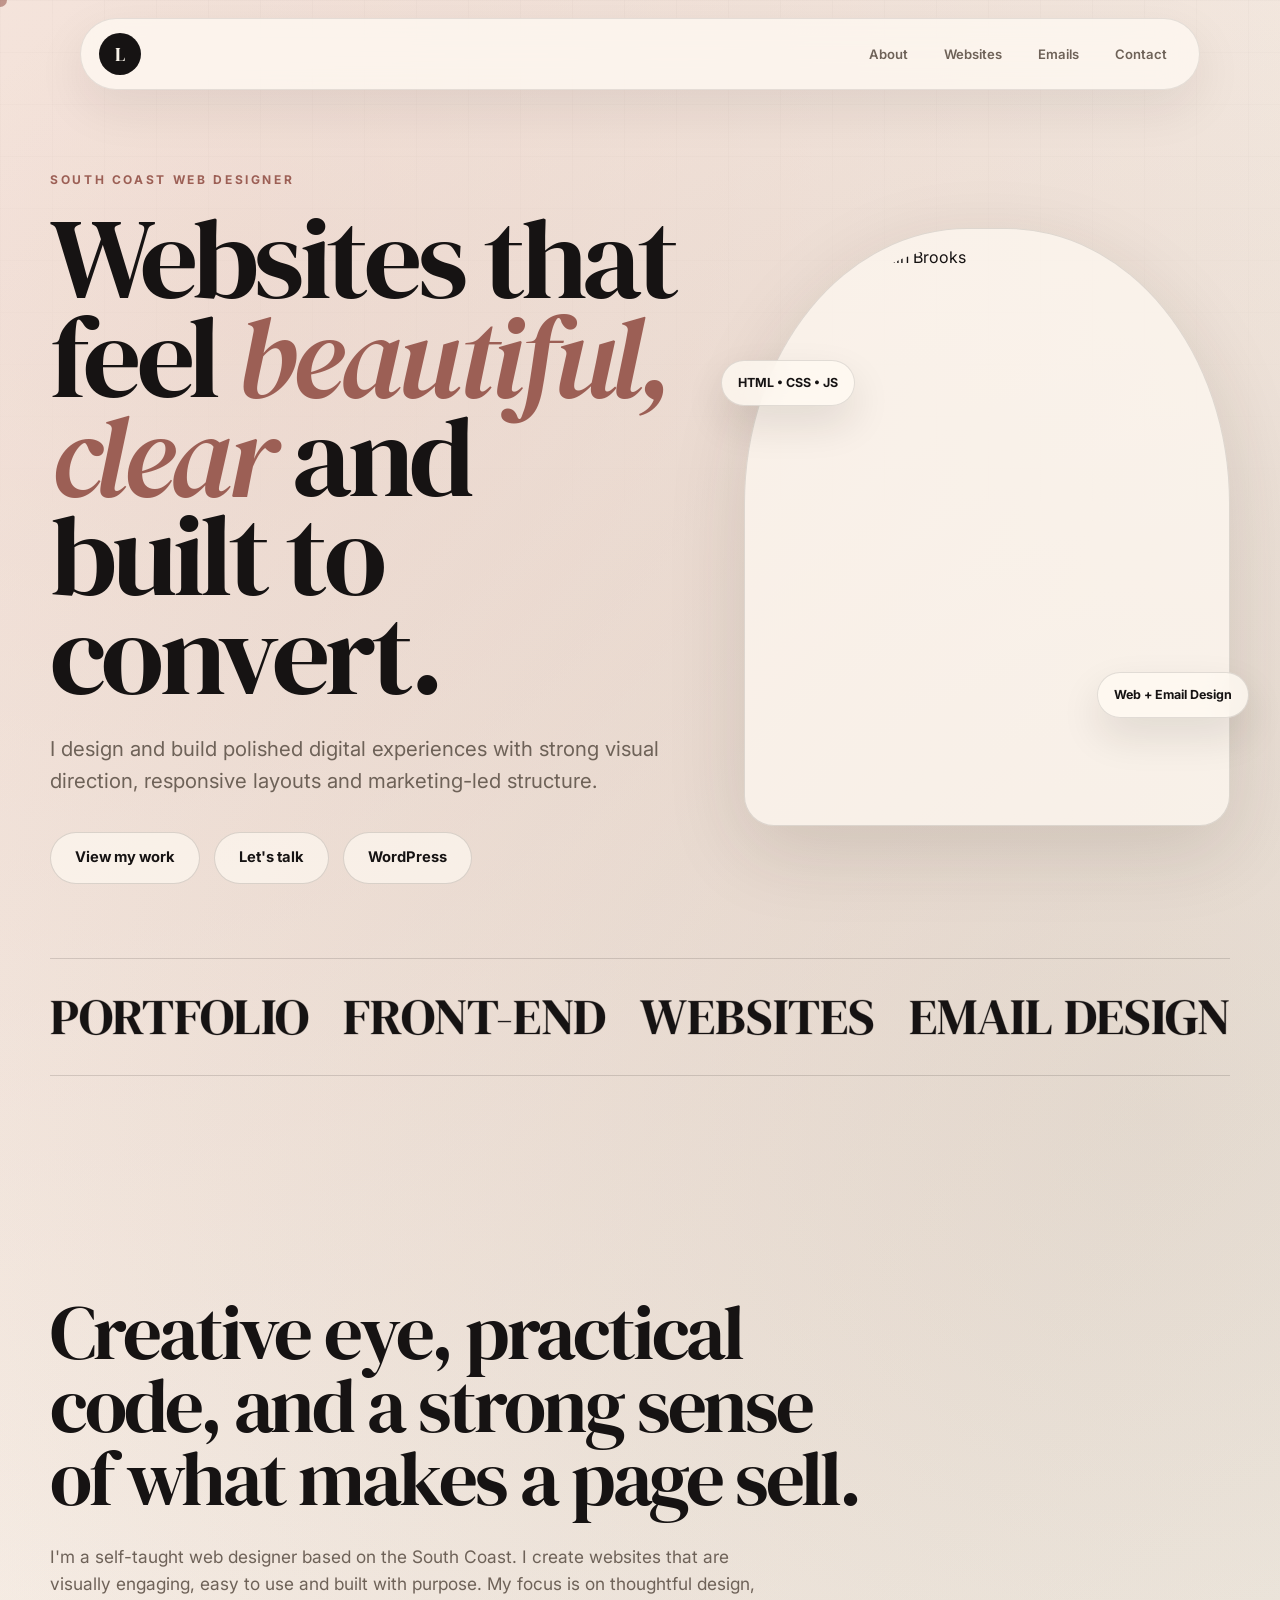
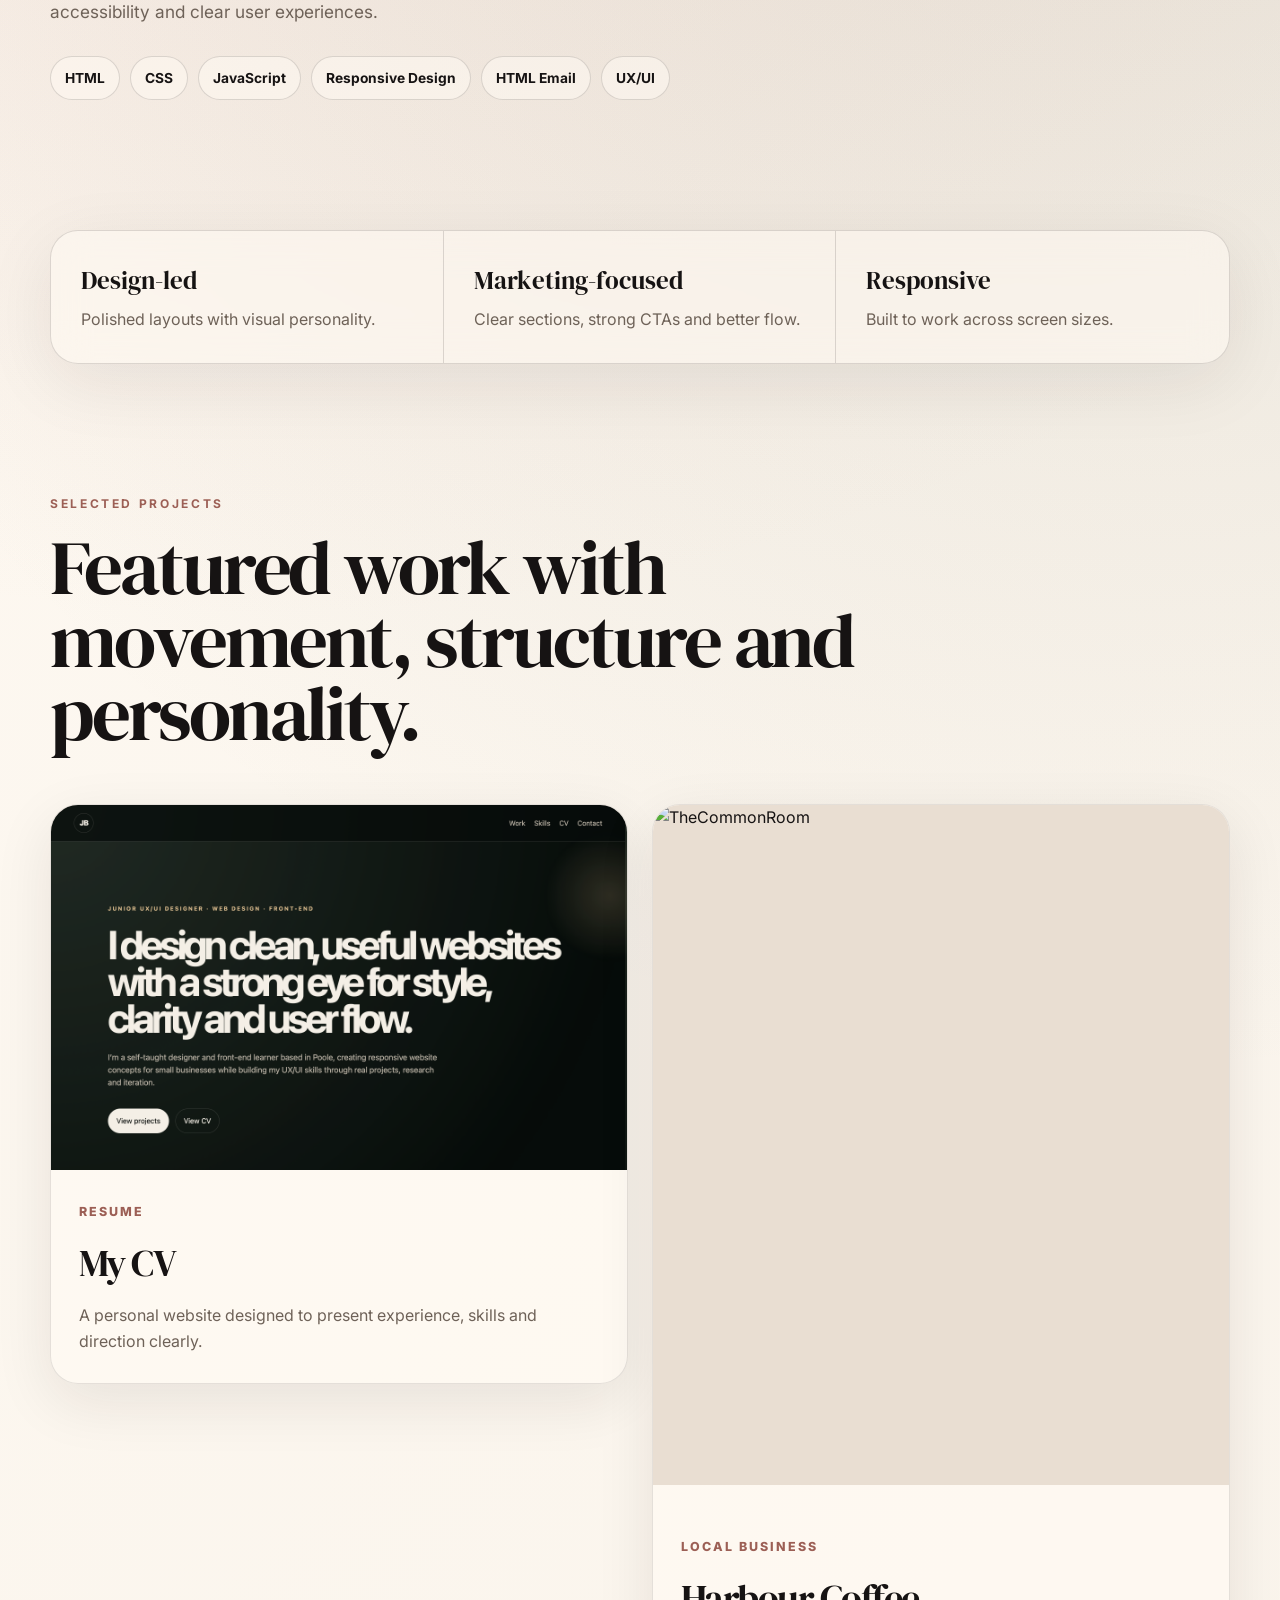
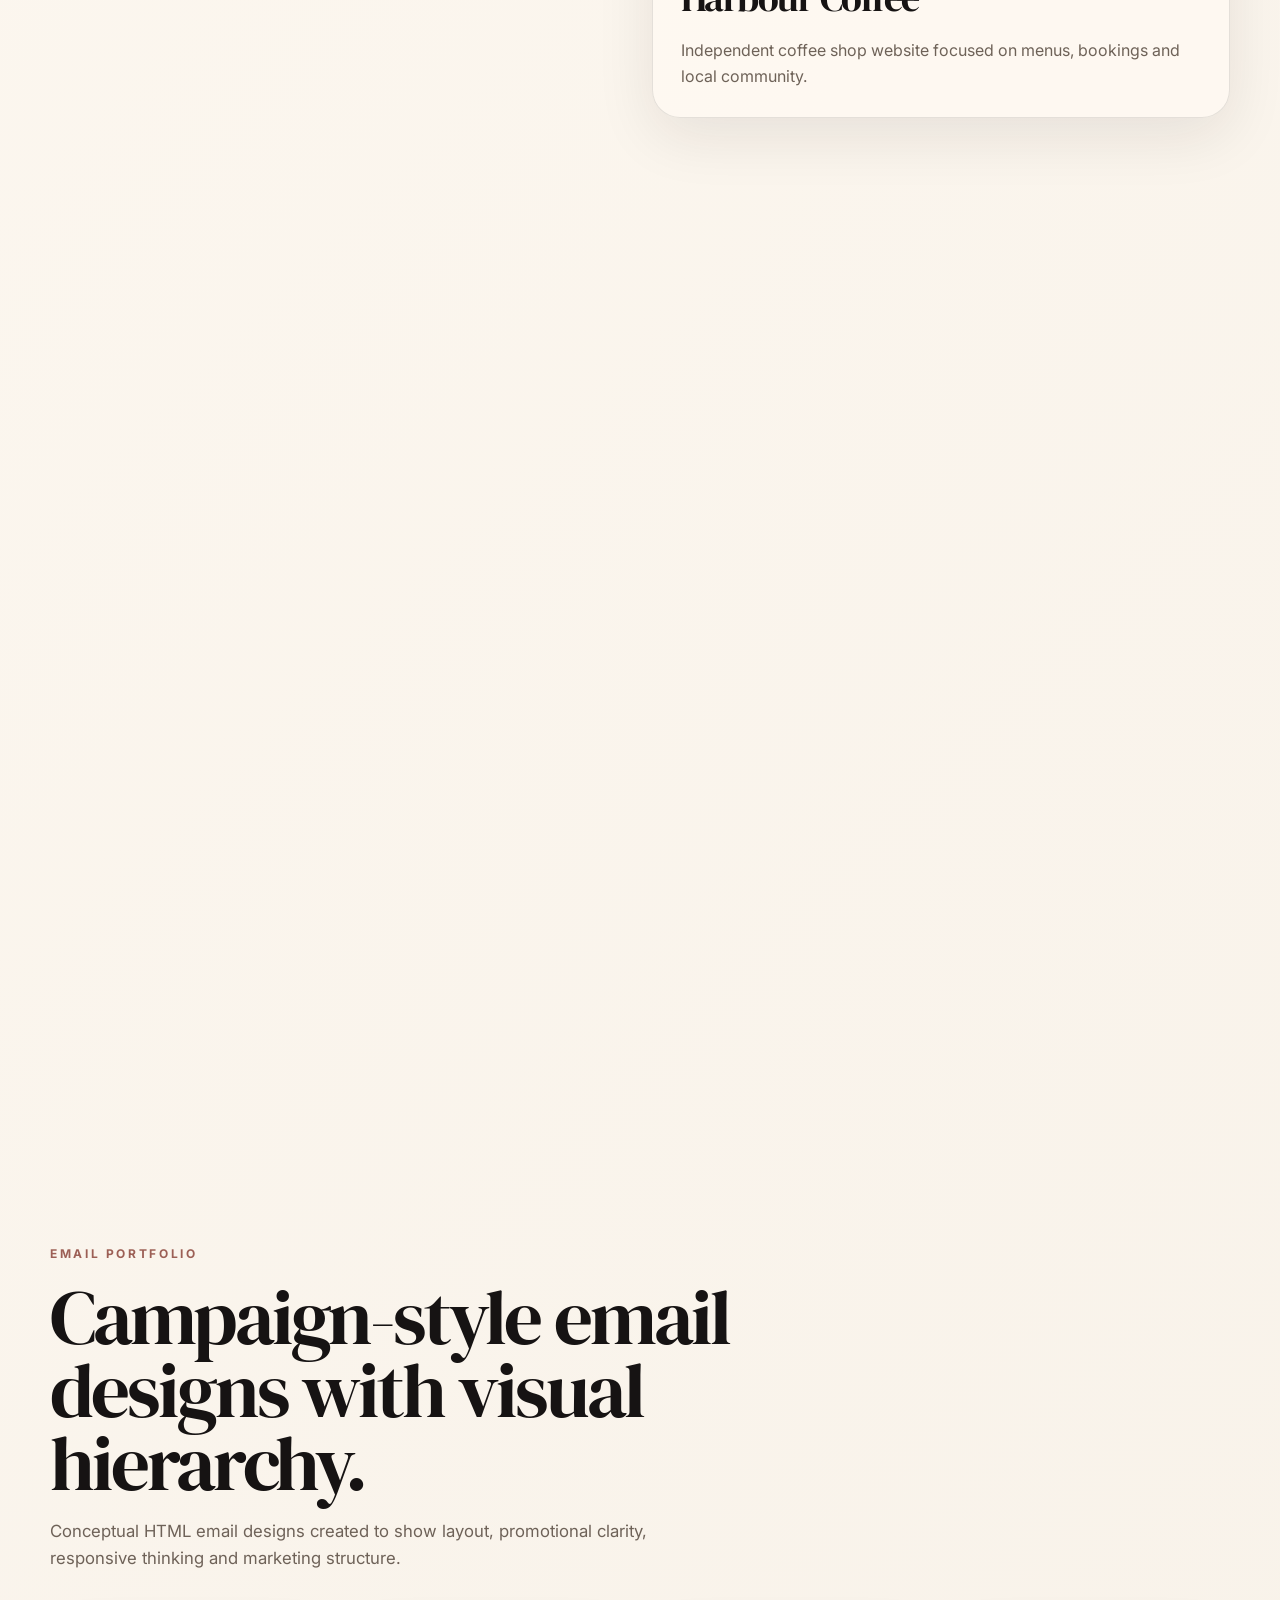
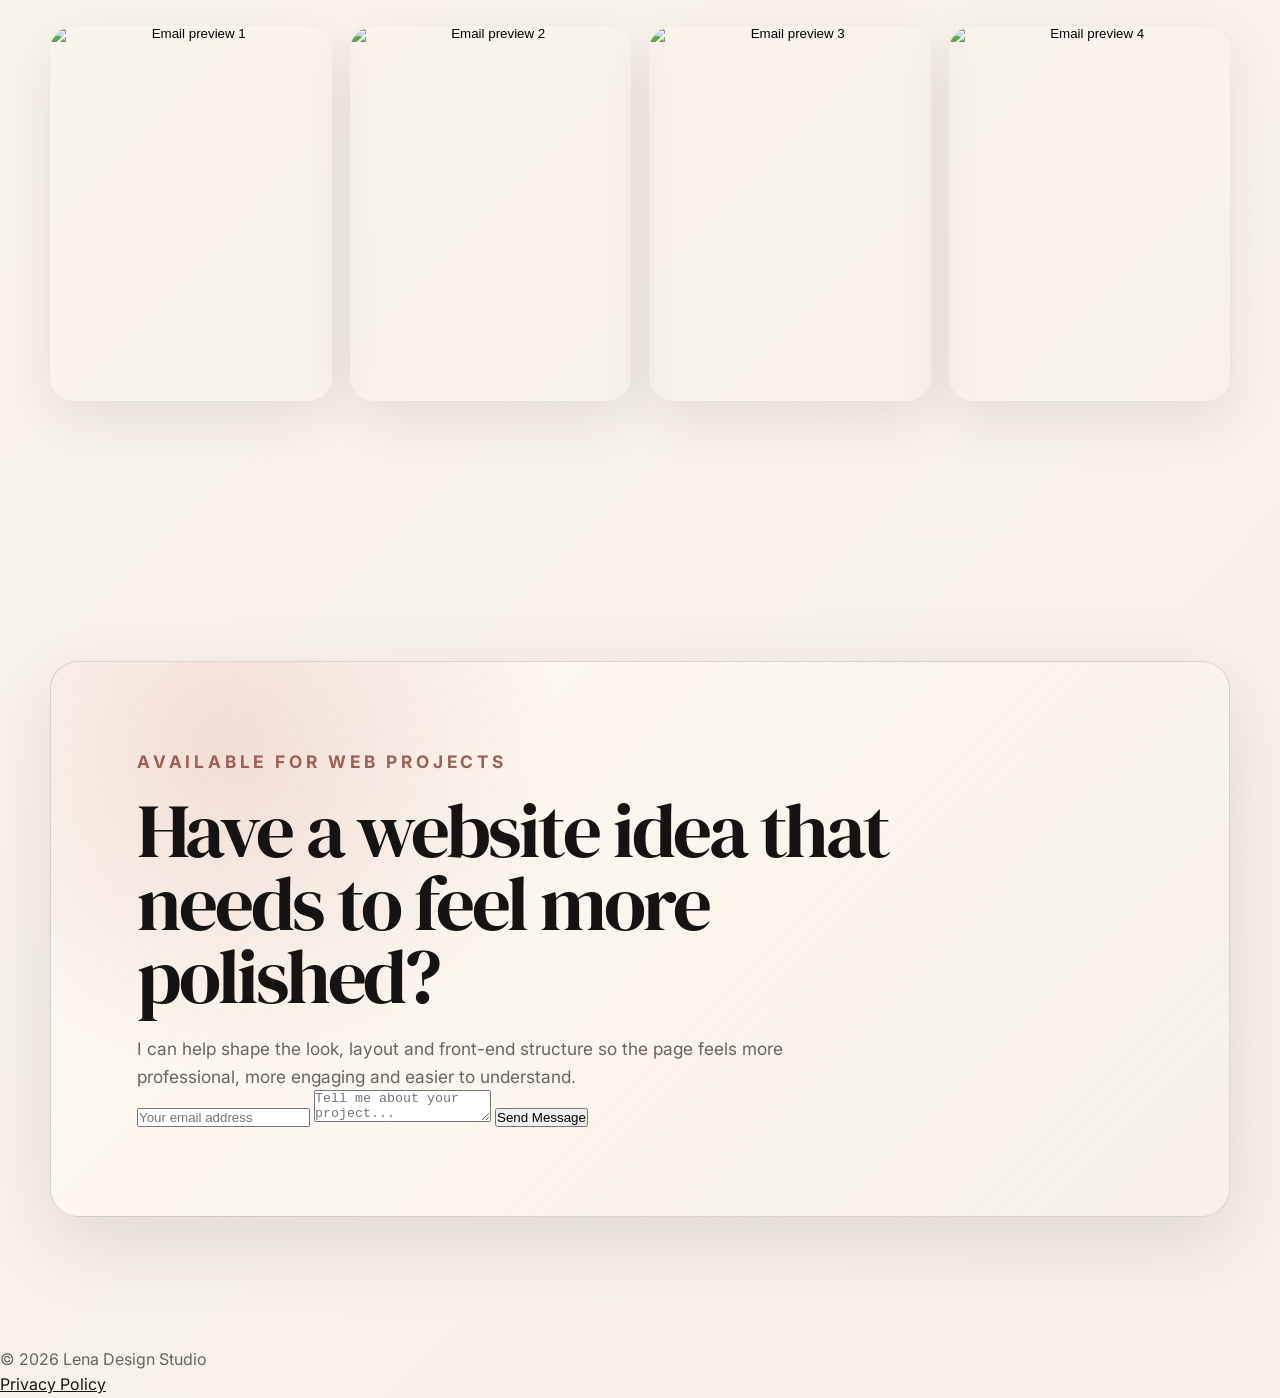
==== commit ba5c1a9e: "Update title and description for portfolio page" ====
--- a/index-old.html
+++ b/index-old.html
@@ -4,14 +4,15 @@
   <meta charset="UTF-8" />
   <meta name="viewport" content="width=device-width, initial-scale=1.0" />
 
-  <title>Lena Design Studio | Web & App Design Portfolio</title>
-  <meta name="description" content="Lena is a South Coast based web and app designer creating polished, strategic websites, portfolios, HTML emails and digital experiences." />
+  <title>Jasmin Brooks | Web & App Design Portfolio</title>
+  <meta name="description" content="Jasmin Brooks is a South Coast based web and app designer creating polished, strategic websites, portfolios, HTML emails and digital experiences." />
 
   <link rel="preconnect" href="https://fonts.googleapis.com">
   <link rel="preconnect" href="https://fonts.gstatic.com" crossorigin>
   <link href="https://fonts.googleapis.com/css2?family=DM+Serif+Display:ital@0;1&family=Inter:wght@300;400;500;600;700&display=swap" rel="stylesheet">
 
   <link rel="stylesheet" href="styles.css" />
+
 </head>
 
 <body>
@@ -54,7 +55,7 @@
         <div class="hero__actions">
           <a class="btn btn--light magnetic" href="#work">View my work</a>
           <a class="btn btn--light magnetic" href="#contact">Let's talk</a>
-		  <a class="btn btn--light magnetic" href="https://lenadesignstudios.wordpress.com">WordPress</a>
+          <a class="btn btn--light magnetic" href="https://lenadesignstudios.wordpress.com">WordPress</a>
         </div>
       </div>
 
@@ -78,7 +79,7 @@
         <div class="about__copy reveal">
           <h2>Creative eye, practical code, and a strong sense of what makes a page sell.</h2>
           <p>
-            I'm a web designer based on the South Coast. I create websites that are visually engaging, easy to use and built with purpose. My focus is on thoughtful design, accessibility and clear user experiences.
+            I'm a self-taught web designer based on the South Coast. I create websites that are visually engaging, easy to use and built with purpose. My focus is on thoughtful design, accessibility and clear user experiences.
           </p>
 
           <div class="skill-cloud" aria-label="Skills">
@@ -203,19 +204,41 @@
       </div>
     </section>
 
-    <!-- CONTACT -->
-    <section class="contact section" id="contact">
-      <div class="contact-card reveal">
-        <p class="eyebrow">Available for web projects</p>
-        <h2>Have a website idea that needs to feel more polished?</h2>
-        <p>
-          I can help shape the look, layout and front-end structure so the page feels more professional,
-          more engaging and easier to understand.
-        </p>
-
-        <a class="contact-link magnetic" href="mailto:lenadesignstudios@gmail.com">
-          Email Me
-        </a>
+
+        <!-- CONTACT -->
+<section class="contact section" id="contact">
+  <div class="contact-card reveal">
+    <p class="eyebrow">Available for web projects</p>
+
+    <h2>Have a website idea that needs to feel more polished?</h2>
+
+    <p>
+      I can help shape the look, layout and front-end structure so the page
+      feels more professional, more engaging and easier to understand.
+    </p>
+
+    <form action="https://formspree.io/f/xojoavyb" method="POST" class="contact-form">
+
+      <input
+        type="email"
+        name="email"
+        placeholder="Your email address"
+        required
+      >
+
+      <textarea
+        name="message"
+        placeholder="Tell me about your project..."
+        required
+      ></textarea>
+
+      <button type="submit" class="contact-btn">
+        Send Message
+      </button>
+
+    </form>
+  </div>
+</section>
       </div>
     </section>
 
@@ -229,7 +252,13 @@
       <img class="modal__img" id="modalImg" alt="Full email preview">
     </div>
   </div>
-
+<footer class="site-footer">
+  <p>© 2026 Lena Design Studio</p>
+  <a href="privacy.html">Privacy Policy</a>
+</footer>
   <script src="app.js"></script>
+
+
+
 </body>
 </html>
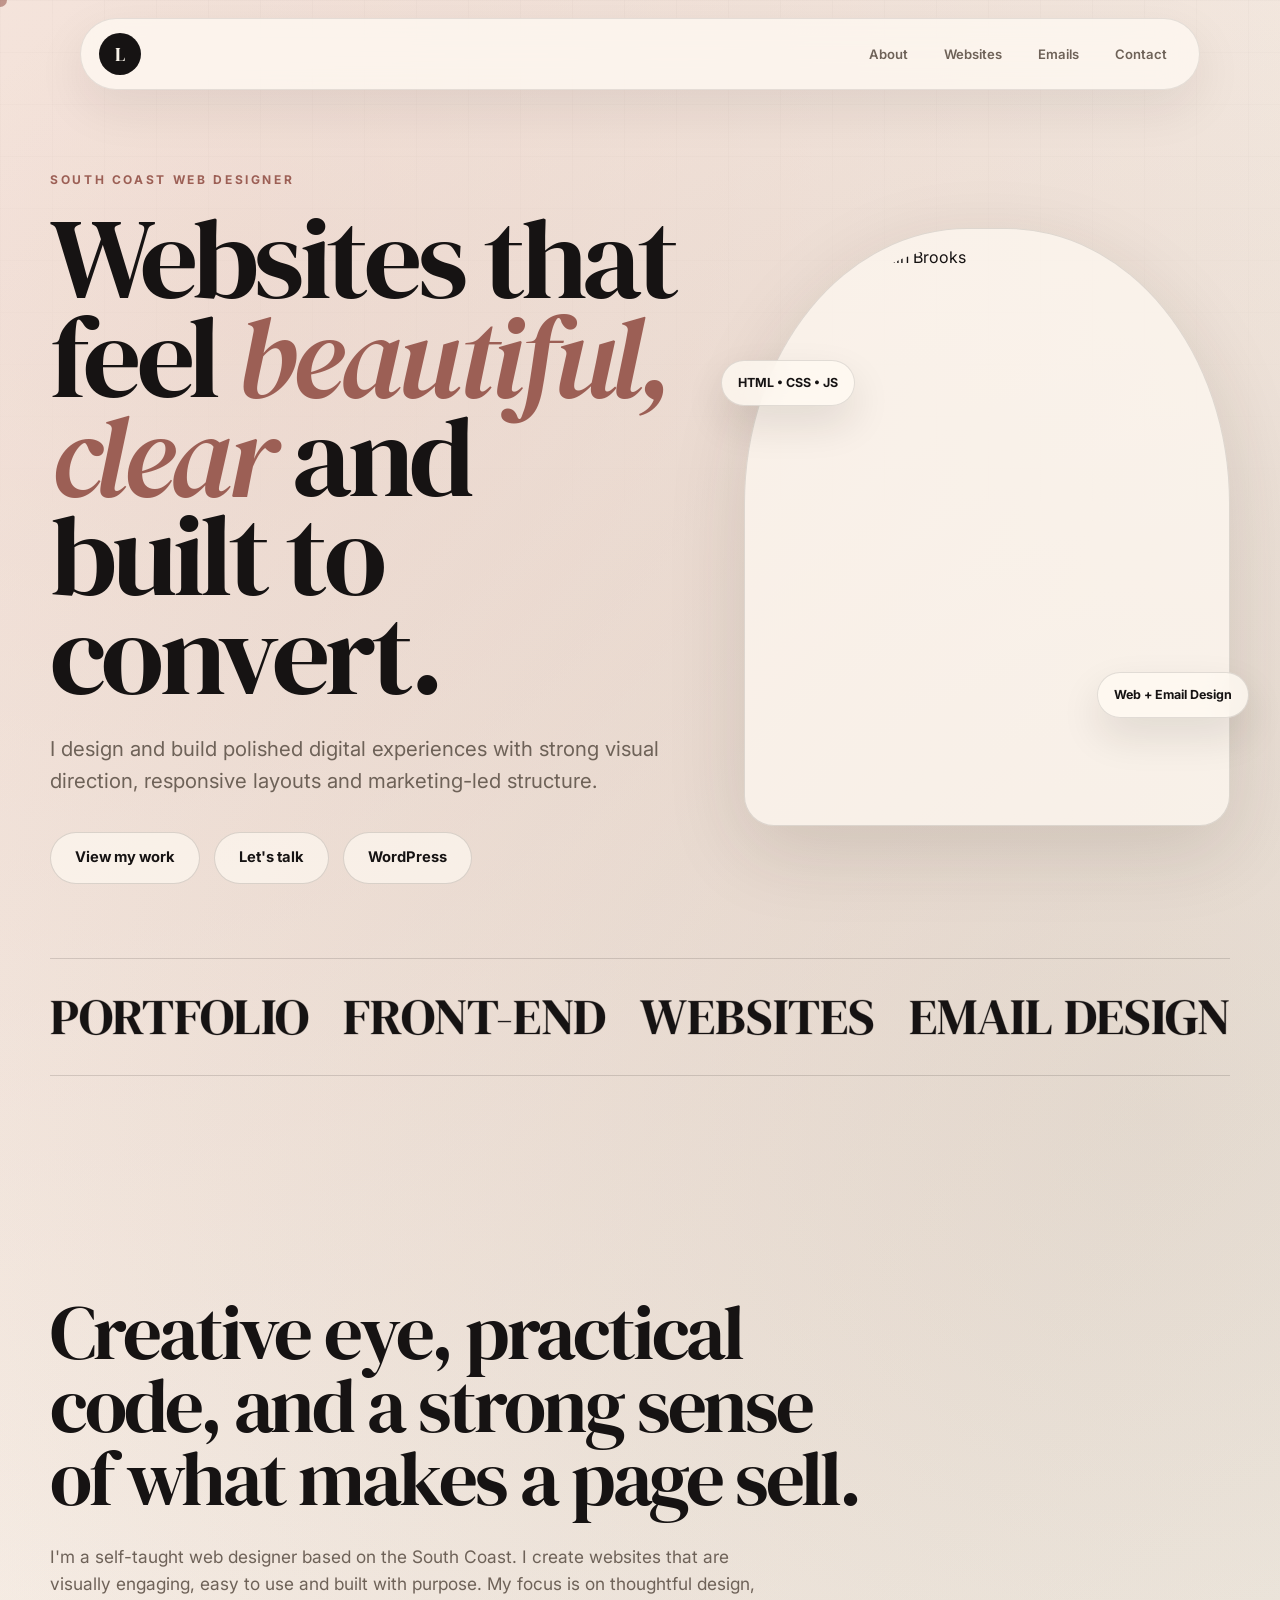
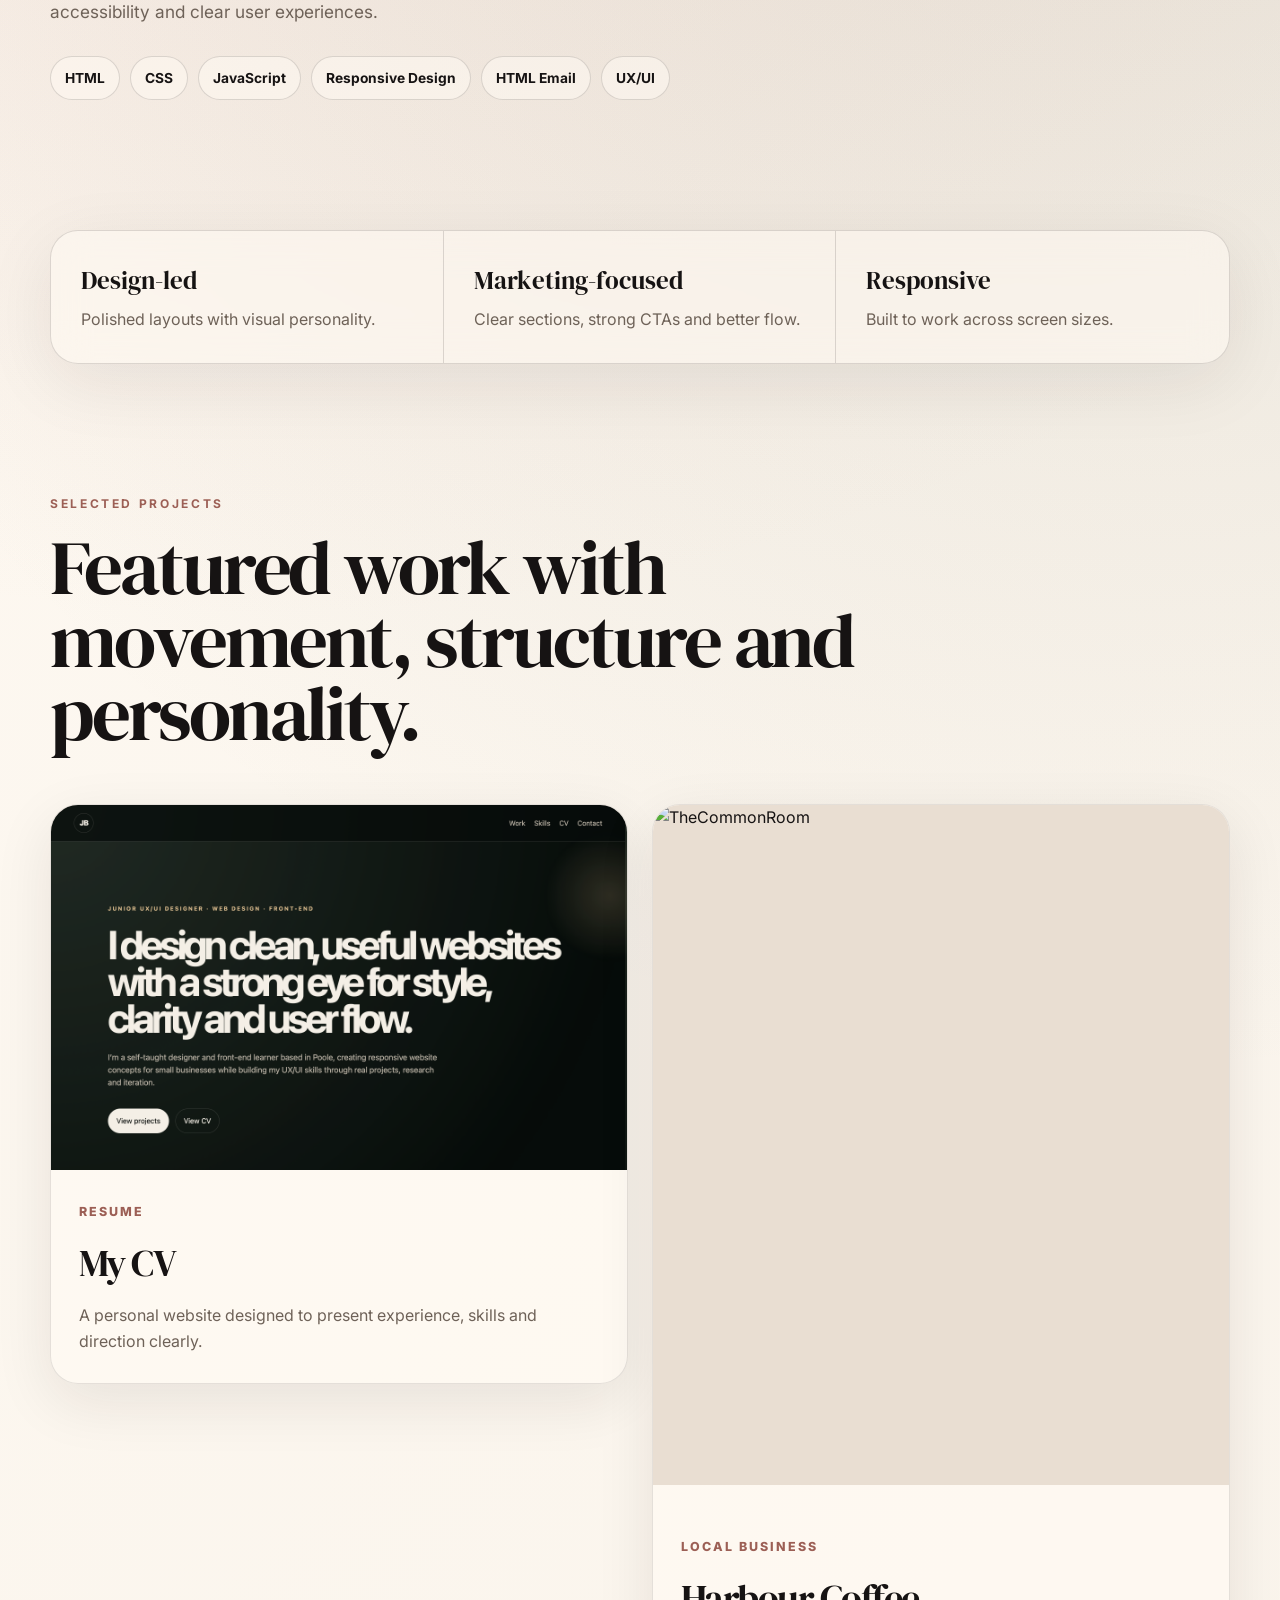
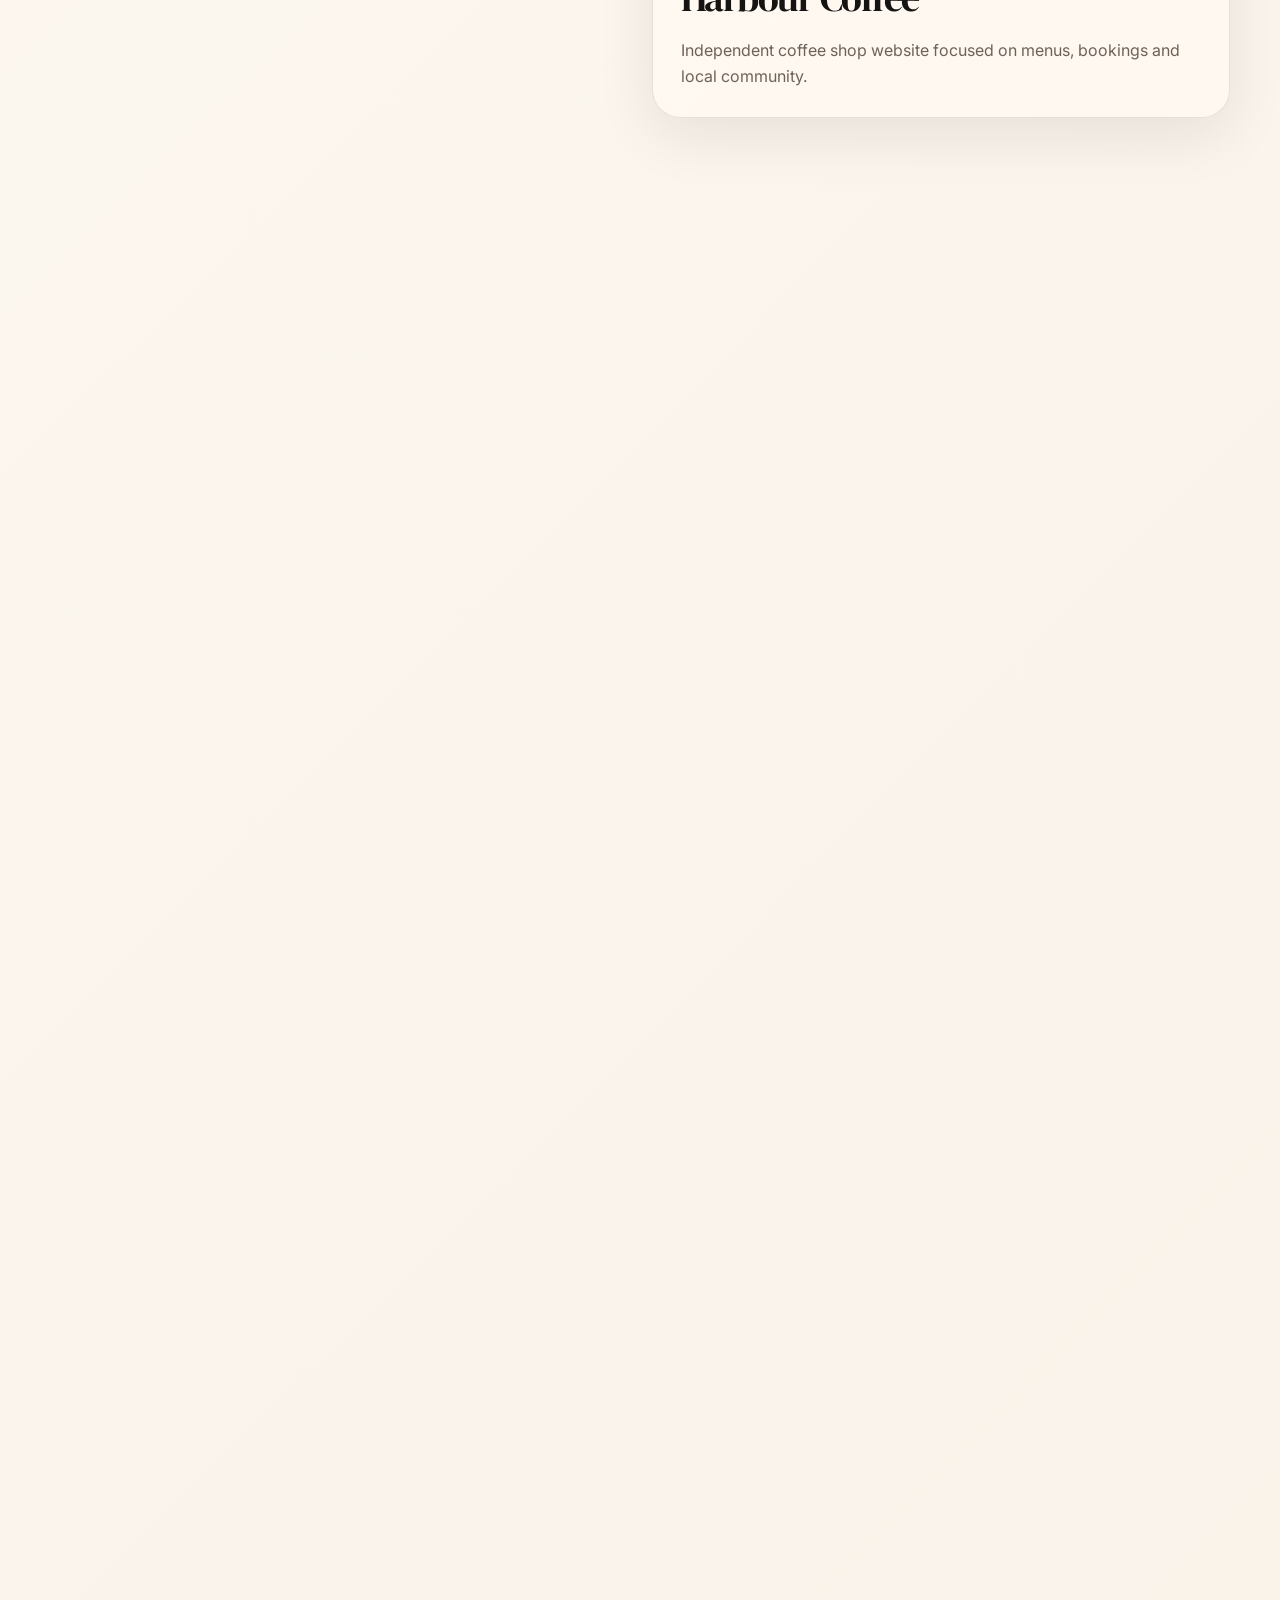
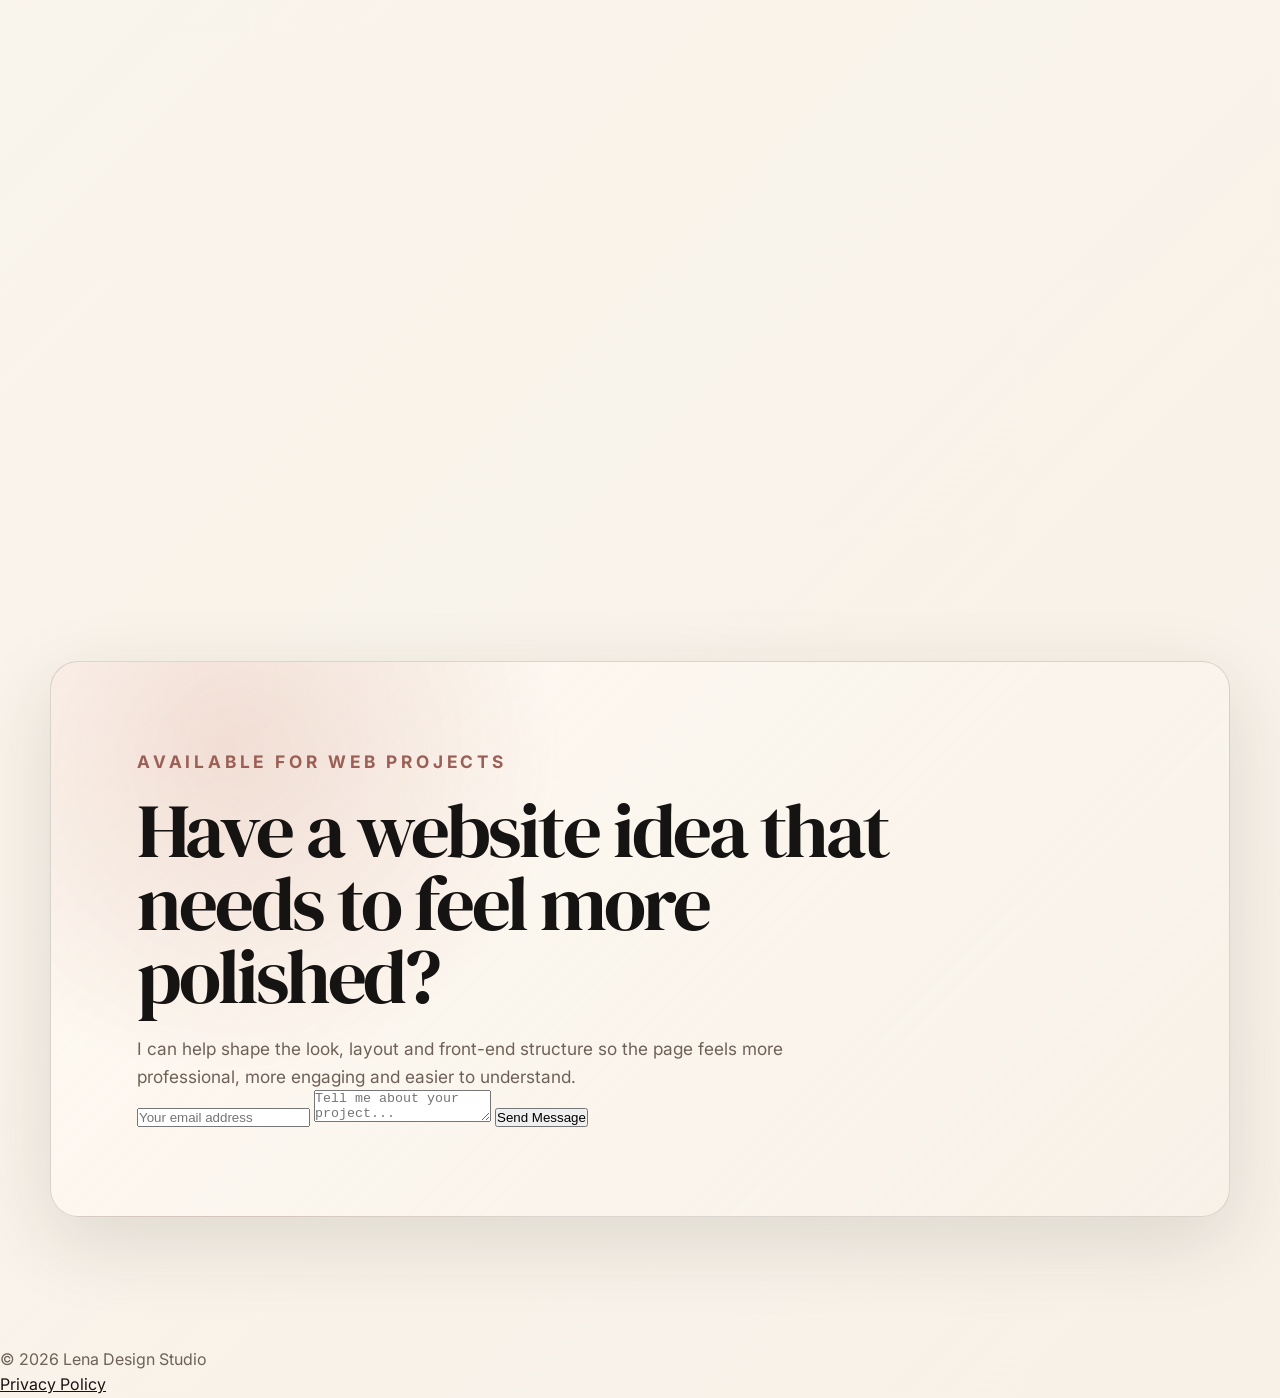
==== commit b83ad6e6: "Update title and description for index-old.html" ====
--- a/index-old.html
+++ b/index-old.html
@@ -4,8 +4,8 @@
   <meta charset="UTF-8" />
   <meta name="viewport" content="width=device-width, initial-scale=1.0" />
 
-  <title>Jasmin Brooks | Web & App Design Portfolio</title>
-  <meta name="description" content="Jasmin Brooks is a South Coast based web and app designer creating polished, strategic websites, portfolios, HTML emails and digital experiences." />
+  <title>Lena Design Studio | Web & App Design Portfolio</title>
+  <meta name="description" content="Lena is a South Coast based web and app designer creating polished, strategic websites, portfolios, HTML emails and digital experiences." />
 
   <link rel="preconnect" href="https://fonts.googleapis.com">
   <link rel="preconnect" href="https://fonts.gstatic.com" crossorigin>
